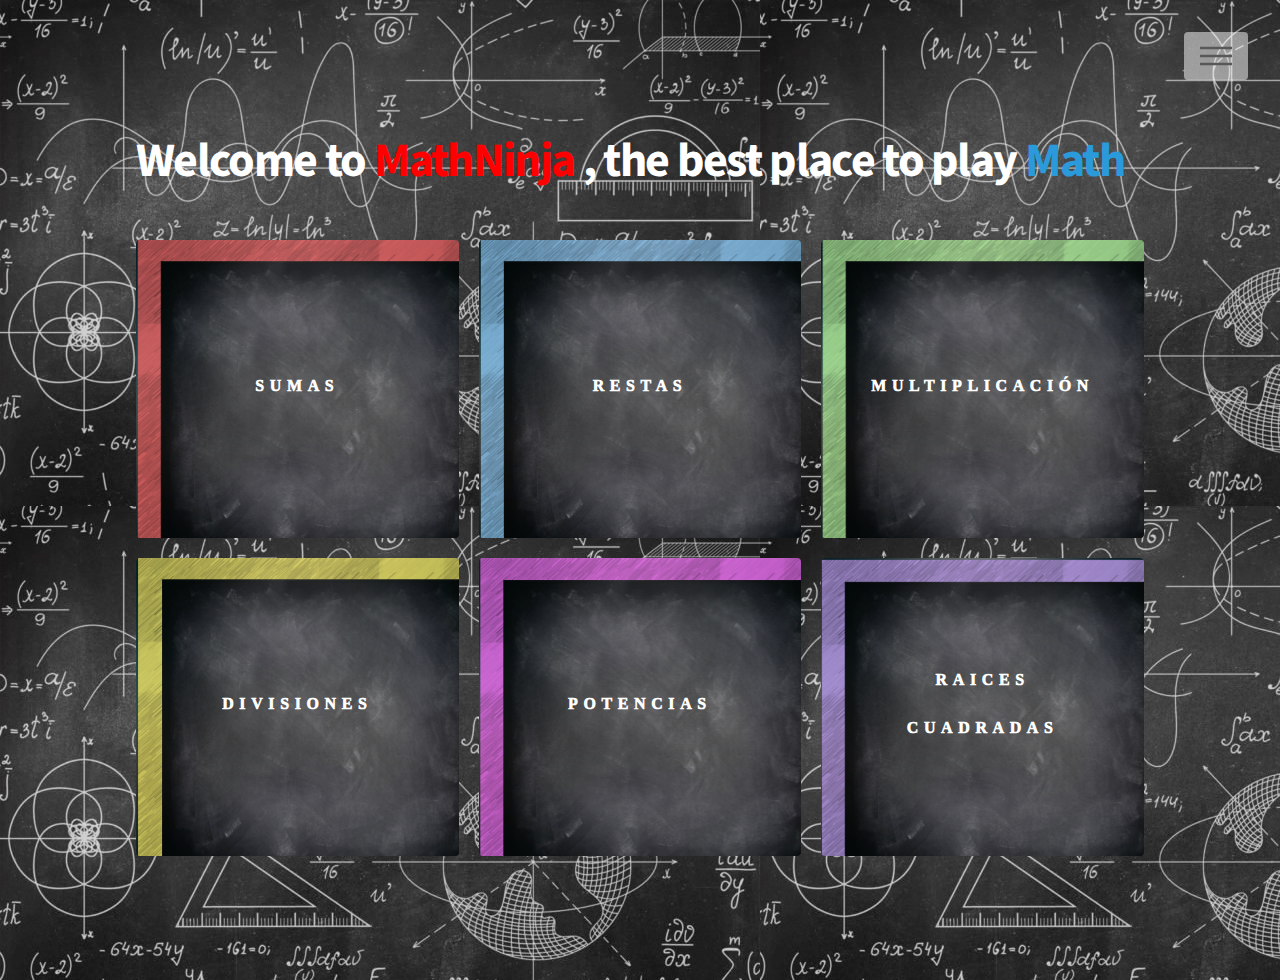
==== index.html @ 25c3349e "cambio de fuente" ====
<!DOCTYPE HTML>
<!--
	Phantom by HTML5 UP
	html5up.net | @ajlkn
	Free for personal and commercial use under the CCA 3.0 license (html5up.net/license)
-->
<html>
	<head>
		<title>MathNinjas</title>
		<meta charset="utf-8" />
		<meta name="viewport" content="width=device-width, initial-scale=1, user-scalable=no" />
		<link rel="stylesheet" href="assets/css/main.css" />
		<noscript><link rel="stylesheet" href="assets/css/noscript.css" /></noscript>
	</head>
	<body class="is-preload">
		<!-- Wrapper -->
			<div id="wrapper">

				<!-- Header -->
					<header id="header">
						<div class="inner">

							<!-- Logo -->
							

							<!-- Nav -->
								<nav>
									<ul>
										<li><a href="#menu">Menu</a></li>
									</ul>
								</nav>

						</div>
					</header>

				<!-- Menu -->
					<nav id="menu">
						<h2>Menu</h2>
						<ul>
							<li><a href="index.html">Home</a></li>
							<li><a href="generic.html">Ipsum veroeros</a></li>
							<li><a href="generic.html">Tempus etiam</a></li>
							<li><a href="generic.html">Consequat dolor</a></li>
							<li><a href="elements.html">Elements</a></li>
						</ul>
					</nav>

				<!-- Main -->
					<div id="main">
						<div class="inner">
							<header>
								<h1>
									<div id="pa1">Welcome to </div> 
									<div id="pa2">MathNinja</div>
									<div id="pa3">, the best place to play</div>  
									<div id="pa4">Math</div>
								</h1>
								<p></p>
							</header>
							<section class="tiles">
								<article class="style1">
									<span class="image">
										<img src="images/pic03.jpg" alt="" />
									</span>
									<a href="generic.html">
										<h2>Sumas</h2>
										<div class="content">
											<p>Operación aritmética que consiste en reunir varias cantidades en una sola; se representa con el signo +.</p>
										</div>
									</a>
								</article>
								<article class="style2">
									<span class="image">
										<img src="images/pic03.jpg" alt="" />
									</span>
									<a href="generic.html">
										<h2>Restas</h2>
										<div class="content">
											<p>Operación aritmética que consiste en quitar una cantidad (el sustraendo) de otra (el minuendo) para averiguar la diferencia entre las dos; se representa con el signo -.</p>
										</div>
									</a>
								</article>
								<article class="style3">
									<span class="image">
										<img src="images/pic03.jpg" alt="" />
									</span>
									<a href="generic.html">
										<h2>Multiplicación</h2>
										<div class="content">
											<p>Operación aritmética que consiste en calcular el resultado (producto) de sumar un mismo número (multiplicando) tantas veces como indica otro número (multiplicador); se representa con los signos · o ×.</p>
										</div>
									</a>
								</article>
								<article class="style4">
									<span class="image">
										<img src="images/pic03.jpg" alt="" />
									</span>
									<a href="generic.html">
										<h2>Divisiones</h2>
										<div class="content">
											<p>La división, consiste en averiguar cuántas veces el divisor está contenido en el dividendo.
												</p>
										</div>
									</a>
								</article>
								<article class="style5">
									<span class="image">
										<img src="images/pic03.jpg" alt="" />
									</span>
									<a href="generic.html">
										<h2>Potencias</h2>
										<div class="content">
											<p>Las potencias están formadas por la base y por el exponente. La base es el número que se está multiplicando varias veces y el exponente es el número de veces que se multiplica la base.</p>
										</div>
									</a>
								</article>
								<article class="style6">
									<span class="image">
										<img src="images/pic03.jpg" alt="" />
									</span>
									<a href="generic.html">
										<h2>Raices <br><br> cuadradas</h2>
										<div class="content">
											<p>La raíz cuadrada de un número es aquel número que al ser multiplicado por sí mismo da como resultado el valor.</p>
										</div>
									</a>
								</article>
							>
							
							</section>
						</div>
					</div>

			</div>

		<!-- Scripts -->
			<script src="assets/js/jquery.min.js"></script>
			<script src="assets/js/browser.min.js"></script>
			<script src="assets/js/breakpoints.min.js"></script>
			<script src="assets/js/util.js"></script>
			<script src="assets/js/main.js"></script>

	</body>
</html>
---- assets/css/main.css ----
@import url(font-awesome.min.css);
@import url("https://fonts.googleapis.com/css?family=Source+Sans+Pro:300,700,900");

@font-face {
	font-family: "Urban";
	src: url("urban_sketch/Urban.ttf");
  }
/*
	Phantom by HTML5 UP
	html5up.net | @ajlkn
	Free for personal and commercial use under the CCA 3.0 license (html5up.net/license)
*/

html, body, div, span, applet, object,
iframe, h1, h2, h3, h4, h5, h6, p, blockquote,
pre, a, abbr, acronym, address, big, cite,
code, del, dfn, em, img, ins, kbd, q, s, samp,
small, strike, strong, sub, sup, tt, var, b,
u, i, center, dl, dt, dd, ol, ul, li, fieldset,
form, label, legend, table, caption, tbody,
tfoot, thead, tr, th, td, article, aside,
canvas, details, embed, figure, figcaption,
footer, header, hgroup, menu, nav, output, ruby,
section, summary, time, mark, audio, video {
	margin: 0;
	padding: 0;
	border: 0;
	font-size: 100%;
	font: inherit;
	vertical-align: baseline;}

article, aside, details, figcaption, figure,
footer, header, hgroup, menu, nav, section {
	display: block;}

body {
	line-height: 1;
}

ol, ul {
	list-style: none;
}

blockquote, q {
	quotes: none;
}

	blockquote:before, blockquote:after, q:before, q:after {
		content: '';
		content: none;
	}

table {
	border-collapse: collapse;
	border-spacing: 0;
}

body {
	-webkit-text-size-adjust: none;
}

mark {
	background-color: transparent;
	color: inherit;
}

input::-moz-focus-inner {
	border: 0;
	padding: 0;
}

input, select, textarea {
	-moz-appearance: none;
	-webkit-appearance: none;
	-ms-appearance: none;
	appearance: none;
}

/* Basic */

	@-ms-viewport {
		width: device-width;
	}

	body {
		-ms-overflow-style: scrollbar;
	}

	@media screen and (max-width: 480px) {

		html, body {
			min-width: 320px;
		}

	}

	html {
		box-sizing: border-box;
	}

	*, *:before, *:after {
		box-sizing: inherit;
	}

	body {
		background-image: url("fondo7.jpg");
	}

		body.is-preload *, body.is-preload *:before, body.is-preload *:after {
			-moz-animation: none !important;
			-webkit-animation: none !important;
			-ms-animation: none !important;
			animation: none !important;
			-moz-transition: none !important;
			-webkit-transition: none !important;
			-ms-transition: none !important;
			transition: none !important;
		}

/* Type */

	body, input, select, textarea {
		color: #585858;
		font-family: "Source Sans Pro", Helvetica, sans-serif;
		font-size: 16pt;
		font-weight: 300;
		line-height: 1.75;
	}

		@media screen and (max-width: 1680px) {

			body, input, select, textarea {
				font-size: 14pt;
			}

		}

		@media screen and (max-width: 1280px) {

			body, input, select, textarea {
				font-size: 12pt;
			}

		}

	a {
		-moz-transition: border-bottom-color 0.2s ease, color 0.2s ease;
		-webkit-transition: border-bottom-color 0.2s ease, color 0.2s ease;
		-ms-transition: border-bottom-color 0.2s ease, color 0.2s ease;
		transition: border-bottom-color 0.2s ease, color 0.2s ease;
		text-decoration: none;
		color: #585858;
		border-bottom: dotted 1px rgba(88, 88, 88, 0.5);
	}

		a:hover {
			border-bottom-color: transparent;
			color: #f2849e !important;
		}

	strong, b {
		font-weight: 900;
	}

	em, i {
		font-style: italic;
	}

	p {
		margin: 0 0 2em 0;
	}

	h1 {
		font-size: 3em;
		font-weight: 700;
		line-height: 1.3;
		margin: 0 0 1em 0;
		letter-spacing: -0.035em;
	}

		h1 {
			color: white;
		}


	#pa2 {
		color: red
	}
	#pa4 {
		color: rgb(42, 154, 219)
	}
	#pa1, #pa2, #pa3, #pa4 {
		display: inline;
	}

		@media screen and (max-width: 736px) {

			h1 {
				font-size: 2em;
				margin: 0 0 1em 0;
			}

		}
		
		@media screen and (max-width: 360px) {

			h1 {
				font-size: 1.75em;
			}

		}

	h2, h3, h4, h5, h6 {
		font-weight: 1000;
		line-height: 1.5;
		margin: 0 0 2em 0;
		text-transform: uppercase;
		letter-spacing: 0.35em;
		font-family: "Chalkduster";
	}

		h2 a, h3 a, h4 a, h5 a, h6 a {
			color: inherit;
		}

	h2 {
		font-size: 1.0em;
	}

	h3 {
		font-size: 1em;
	}

	h4 {
		font-size: 0.8em;
	}

	h5 {
		font-size: 0.8em;
	}

	h6 {
		font-size: 0.8em;
	}

	@media screen and (max-width: 980px) {

		h1 br, h2 br, h3 br, h4 br, h5 br, h6 br {
			display: none;
		}

	}

	@media screen and (max-width: 736px) {

		h2 {
			font-size: .9em;
		}

		h3 {
			font-size: 0.8em;
		}

	}

	sub {
		font-size: 0.8em;
		position: relative;
		top: 0.5em;
	}

	sup {
		font-size: 0.8em;
		position: relative;
		top: -0.5em;
	}

	blockquote {
		border-left: solid 4px #c9c9c9;
		font-style: italic;
		margin: 0 0 2em 0;
		padding: 0.5em 0 0.5em 2em;
	}

	code {
		background: rgba(144, 144, 144, 0.075);
		border-radius: 4px;
		border: solid 1px #c9c9c9;
		font-family: "Courier New", monospace;
		font-size: 0.9em;
		margin: 0 0.25em;
		padding: 0.25em 0.65em;
	}

	pre {
		-webkit-overflow-scrolling: touch;
		font-family: "Courier New", monospace;
		font-size: 0.9em;
		margin: 0 0 2em 0;
	}

		pre code {
			display: block;
			line-height: 1.75;
			padding: 1em 1.5em;
			overflow-x: auto;
		}

	hr {
		border: 0;
		border-bottom: solid 1px #c9c9c9;
		margin: 2em 0;
	}

		hr.major {
			margin: 3em 0;
		}

	.align-left {
		text-align: left;
	}

	.align-center {
		text-align: center;
	}

	.align-right {
		text-align: right;
	}

/* Row */

	.row {
		display: flex;
		flex-wrap: wrap;
		box-sizing: border-box;
		align-items: stretch;
	}

		.row > * {
			box-sizing: border-box;
		}

		.row.gtr-uniform > * > :last-child {
			margin-bottom: 0;
		}

		.row.aln-left {
			justify-content: flex-start;
		}

		.row.aln-center {
			justify-content: center;
		}

		.row.aln-right {
			justify-content: flex-end;
		}

		.row.aln-top {
			align-items: flex-start;
		}

		.row.aln-middle {
			align-items: center;
		}

		.row.aln-bottom {
			align-items: flex-end;
		}

		.row > .imp {
			order: -1;
		}

		.row > .col-1 {
			width: 8.3333333333%;
		}

		.row > .off-1 {
			margin-left: 8.3333333333%;
		}

		.row > .col-2 {
			width: 16.6666666667%;
		}

		.row > .off-2 {
			margin-left: 16.6666666667%;
		}

		.row > .col-3 {
			width: 25%;
		}

		.row > .off-3 {
			margin-left: 25%;
		}

		.row > .col-4 {
			width: 33.3333333333%;
		}

		.row > .off-4 {
			margin-left: 33.3333333333%;
		}

		.row > .col-5 {
			width: 41.6666666667%;
		}

		.row > .off-5 {
			margin-left: 41.6666666667%;
		}

		.row > .col-6 {
			width: 50%;
		}

		.row > .off-6 {
			margin-left: 50%;
		}

		.row > .col-7 {
			width: 58.3333333333%;
		}

		.row > .off-7 {
			margin-left: 58.3333333333%;
		}

		.row > .col-8 {
			width: 66.6666666667%;
		}

		.row > .off-8 {
			margin-left: 66.6666666667%;
		}

		.row > .col-9 {
			width: 75%;
		}

		.row > .off-9 {
			margin-left: 75%;
		}

		.row > .col-10 {
			width: 83.3333333333%;
		}

		.row > .off-10 {
			margin-left: 83.3333333333%;
		}

		.row > .col-11 {
			width: 91.6666666667%;
		}

		.row > .off-11 {
			margin-left: 91.6666666667%;
		}

		.row > .col-12 {
			width: 100%;
		}

		.row > .off-12 {
			margin-left: 100%;
		}

		.row.gtr-0 {
			margin-top: 0;
			margin-left: 0em;
		}

			.row.gtr-0 > * {
				padding: 0 0 0 0em;
			}

			.row.gtr-0.gtr-uniform {
				margin-top: 0em;
			}

				.row.gtr-0.gtr-uniform > * {
					padding-top: 0em;
				}

		.row.gtr-25 {
			margin-top: 0;
			margin-left: -0.5em;
		}

			.row.gtr-25 > * {
				padding: 0 0 0 0.5em;
			}

			.row.gtr-25.gtr-uniform {
				margin-top: -0.5em;
			}

				.row.gtr-25.gtr-uniform > * {
					padding-top: 0.5em;
				}

		.row.gtr-50 {
			margin-top: 0;
			margin-left: -1em;
		}

			.row.gtr-50 > * {
				padding: 0 0 0 1em;
			}

			.row.gtr-50.gtr-uniform {
				margin-top: -1em;
			}

				.row.gtr-50.gtr-uniform > * {
					padding-top: 1em;
				}

		.row {
			margin-top: 0;
			margin-left: -2em;
		}

			.row > * {
				padding: 0 0 0 2em;
			}

			.row.gtr-uniform {
				margin-top: -2em;
			}

				.row.gtr-uniform > * {
					padding-top: 2em;
				}

		.row.gtr-150 {
			margin-top: 0;
			margin-left: -3em;
		}

			.row.gtr-150 > * {
				padding: 0 0 0 3em;
			}

			.row.gtr-150.gtr-uniform {
				margin-top: -3em;
			}

				.row.gtr-150.gtr-uniform > * {
					padding-top: 3em;
				}

		.row.gtr-200 {
			margin-top: 0;
			margin-left: -4em;
		}

			.row.gtr-200 > * {
				padding: 0 0 0 4em;
			}

			.row.gtr-200.gtr-uniform {
				margin-top: -4em;
			}

				.row.gtr-200.gtr-uniform > * {
					padding-top: 4em;
				}

		@media screen and (max-width: 1680px) {

			.row {
				display: flex;
				flex-wrap: wrap;
				box-sizing: border-box;
				align-items: stretch;
			}

				.row > * {
					box-sizing: border-box;
				}

				.row.gtr-uniform > * > :last-child {
					margin-bottom: 0;
				}

				.row.aln-left {
					justify-content: flex-start;
				}

				.row.aln-center {
					justify-content: center;
				}

				.row.aln-right {
					justify-content: flex-end;
				}

				.row.aln-top {
					align-items: flex-start;
				}

				.row.aln-middle {
					align-items: center;
				}

				.row.aln-bottom {
					align-items: flex-end;
				}

				.row > .imp-xlarge {
					order: -1;
				}

				.row > .col-1-xlarge {
					width: 8.3333333333%;
				}

				.row > .off-1-xlarge {
					margin-left: 8.3333333333%;
				}

				.row > .col-2-xlarge {
					width: 16.6666666667%;
				}

				.row > .off-2-xlarge {
					margin-left: 16.6666666667%;
				}

				.row > .col-3-xlarge {
					width: 25%;
				}

				.row > .off-3-xlarge {
					margin-left: 25%;
				}

				.row > .col-4-xlarge {
					width: 33.3333333333%;
				}

				.row > .off-4-xlarge {
					margin-left: 33.3333333333%;
				}

				.row > .col-5-xlarge {
					width: 41.6666666667%;
				}

				.row > .off-5-xlarge {
					margin-left: 41.6666666667%;
				}

				.row > .col-6-xlarge {
					width: 50%;
				}

				.row > .off-6-xlarge {
					margin-left: 50%;
				}

				.row > .col-7-xlarge {
					width: 58.3333333333%;
				}

				.row > .off-7-xlarge {
					margin-left: 58.3333333333%;
				}

				.row > .col-8-xlarge {
					width: 66.6666666667%;
				}

				.row > .off-8-xlarge {
					margin-left: 66.6666666667%;
				}

				.row > .col-9-xlarge {
					width: 75%;
				}

				.row > .off-9-xlarge {
					margin-left: 75%;
				}

				.row > .col-10-xlarge {
					width: 83.3333333333%;
				}

				.row > .off-10-xlarge {
					margin-left: 83.3333333333%;
				}

				.row > .col-11-xlarge {
					width: 91.6666666667%;
				}

				.row > .off-11-xlarge {
					margin-left: 91.6666666667%;
				}

				.row > .col-12-xlarge {
					width: 100%;
				}

				.row > .off-12-xlarge {
					margin-left: 100%;
				}

				.row.gtr-0 {
					margin-top: 0;
					margin-left: 0em;
				}

					.row.gtr-0 > * {
						padding: 0 0 0 0em;
					}

					.row.gtr-0.gtr-uniform {
						margin-top: 0em;
					}

						.row.gtr-0.gtr-uniform > * {
							padding-top: 0em;
						}

				.row.gtr-25 {
					margin-top: 0;
					margin-left: -0.5em;
				}

					.row.gtr-25 > * {
						padding: 0 0 0 0.5em;
					}

					.row.gtr-25.gtr-uniform {
						margin-top: -0.5em;
					}

						.row.gtr-25.gtr-uniform > * {
							padding-top: 0.5em;
						}

				.row.gtr-50 {
					margin-top: 0;
					margin-left: -1em;
				}

					.row.gtr-50 > * {
						padding: 0 0 0 1em;
					}

					.row.gtr-50.gtr-uniform {
						margin-top: -1em;
					}

						.row.gtr-50.gtr-uniform > * {
							padding-top: 1em;
						}

				.row {
					margin-top: 0;
					margin-left: -2em;
				}

					.row > * {
						padding: 0 0 0 2em;
					}

					.row.gtr-uniform {
						margin-top: -2em;
					}

						.row.gtr-uniform > * {
							padding-top: 2em;
						}

				.row.gtr-150 {
					margin-top: 0;
					margin-left: -3em;
				}

					.row.gtr-150 > * {
						padding: 0 0 0 3em;
					}

					.row.gtr-150.gtr-uniform {
						margin-top: -3em;
					}

						.row.gtr-150.gtr-uniform > * {
							padding-top: 3em;
						}

				.row.gtr-200 {
					margin-top: 0;
					margin-left: -4em;
				}

					.row.gtr-200 > * {
						padding: 0 0 0 4em;
					}

					.row.gtr-200.gtr-uniform {
						margin-top: -4em;
					}

						.row.gtr-200.gtr-uniform > * {
							padding-top: 4em;
						}

		}

		@media screen and (max-width: 1280px) {

			.row {
				display: flex;
				flex-wrap: wrap;
				box-sizing: border-box;
				align-items: stretch;
			}

				.row > * {
					box-sizing: border-box;
				}

				.row.gtr-uniform > * > :last-child {
					margin-bottom: 0;
				}

				.row.aln-left {
					justify-content: flex-start;
				}

				.row.aln-center {
					justify-content: center;
				}

				.row.aln-right {
					justify-content: flex-end;
				}

				.row.aln-top {
					align-items: flex-start;
				}

				.row.aln-middle {
					align-items: center;
				}

				.row.aln-bottom {
					align-items: flex-end;
				}

				.row > .imp-large {
					order: -1;
				}

				.row > .col-1-large {
					width: 8.3333333333%;
				}

				.row > .off-1-large {
					margin-left: 8.3333333333%;
				}

				.row > .col-2-large {
					width: 16.6666666667%;
				}

				.row > .off-2-large {
					margin-left: 16.6666666667%;
				}

				.row > .col-3-large {
					width: 25%;
				}

				.row > .off-3-large {
					margin-left: 25%;
				}

				.row > .col-4-large {
					width: 33.3333333333%;
				}

				.row > .off-4-large {
					margin-left: 33.3333333333%;
				}

				.row > .col-5-large {
					width: 41.6666666667%;
				}

				.row > .off-5-large {
					margin-left: 41.6666666667%;
				}

				.row > .col-6-large {
					width: 50%;
				}

				.row > .off-6-large {
					margin-left: 50%;
				}

				.row > .col-7-large {
					width: 58.3333333333%;
				}

				.row > .off-7-large {
					margin-left: 58.3333333333%;
				}

				.row > .col-8-large {
					width: 66.6666666667%;
				}

				.row > .off-8-large {
					margin-left: 66.6666666667%;
				}

				.row > .col-9-large {
					width: 75%;
				}

				.row > .off-9-large {
					margin-left: 75%;
				}

				.row > .col-10-large {
					width: 83.3333333333%;
				}

				.row > .off-10-large {
					margin-left: 83.3333333333%;
				}

				.row > .col-11-large {
					width: 91.6666666667%;
				}

				.row > .off-11-large {
					margin-left: 91.6666666667%;
				}

				.row > .col-12-large {
					width: 100%;
				}

				.row > .off-12-large {
					margin-left: 100%;
				}

				.row.gtr-0 {
					margin-top: 0;
					margin-left: 0em;
				}

					.row.gtr-0 > * {
						padding: 0 0 0 0em;
					}

					.row.gtr-0.gtr-uniform {
						margin-top: 0em;
					}

						.row.gtr-0.gtr-uniform > * {
							padding-top: 0em;
						}

				.row.gtr-25 {
					margin-top: 0;
					margin-left: -0.5em;
				}

					.row.gtr-25 > * {
						padding: 0 0 0 0.5em;
					}

					.row.gtr-25.gtr-uniform {
						margin-top: -0.5em;
					}

						.row.gtr-25.gtr-uniform > * {
							padding-top: 0.5em;
						}

				.row.gtr-50 {
					margin-top: 0;
					margin-left: -1em;
				}

					.row.gtr-50 > * {
						padding: 0 0 0 1em;
					}

					.row.gtr-50.gtr-uniform {
						margin-top: -1em;
					}

						.row.gtr-50.gtr-uniform > * {
							padding-top: 1em;
						}

				.row {
					margin-top: 0;
					margin-left: -2em;
				}

					.row > * {
						padding: 0 0 0 2em;
					}

					.row.gtr-uniform {
						margin-top: -2em;
					}

						.row.gtr-uniform > * {
							padding-top: 2em;
						}

				.row.gtr-150 {
					margin-top: 0;
					margin-left: -3em;
				}

					.row.gtr-150 > * {
						padding: 0 0 0 3em;
					}

					.row.gtr-150.gtr-uniform {
						margin-top: -3em;
					}

						.row.gtr-150.gtr-uniform > * {
							padding-top: 3em;
						}

				.row.gtr-200 {
					margin-top: 0;
					margin-left: -4em;
				}

					.row.gtr-200 > * {
						padding: 0 0 0 4em;
					}

					.row.gtr-200.gtr-uniform {
						margin-top: -4em;
					}

						.row.gtr-200.gtr-uniform > * {
							padding-top: 4em;
						}

		}

		@media screen and (max-width: 980px) {

			.row {
				display: flex;
				flex-wrap: wrap;
				box-sizing: border-box;
				align-items: stretch;
			}

				.row > * {
					box-sizing: border-box;
				}

				.row.gtr-uniform > * > :last-child {
					margin-bottom: 0;
				}

				.row.aln-left {
					justify-content: flex-start;
				}

				.row.aln-center {
					justify-content: center;
				}

				.row.aln-right {
					justify-content: flex-end;
				}

				.row.aln-top {
					align-items: flex-start;
				}

				.row.aln-middle {
					align-items: center;
				}

				.row.aln-bottom {
					align-items: flex-end;
				}

				.row > .imp-medium {
					order: -1;
				}

				.row > .col-1-medium {
					width: 8.3333333333%;
				}

				.row > .off-1-medium {
					margin-left: 8.3333333333%;
				}

				.row > .col-2-medium {
					width: 16.6666666667%;
				}

				.row > .off-2-medium {
					margin-left: 16.6666666667%;
				}

				.row > .col-3-medium {
					width: 25%;
				}

				.row > .off-3-medium {
					margin-left: 25%;
				}

				.row > .col-4-medium {
					width: 33.3333333333%;
				}

				.row > .off-4-medium {
					margin-left: 33.3333333333%;
				}

				.row > .col-5-medium {
					width: 41.6666666667%;
				}

				.row > .off-5-medium {
					margin-left: 41.6666666667%;
				}

				.row > .col-6-medium {
					width: 50%;
				}

				.row > .off-6-medium {
					margin-left: 50%;
				}

				.row > .col-7-medium {
					width: 58.3333333333%;
				}

				.row > .off-7-medium {
					margin-left: 58.3333333333%;
				}

				.row > .col-8-medium {
					width: 66.6666666667%;
				}

				.row > .off-8-medium {
					margin-left: 66.6666666667%;
				}

				.row > .col-9-medium {
					width: 75%;
				}

				.row > .off-9-medium {
					margin-left: 75%;
				}

				.row > .col-10-medium {
					width: 83.3333333333%;
				}

				.row > .off-10-medium {
					margin-left: 83.3333333333%;
				}

				.row > .col-11-medium {
					width: 91.6666666667%;
				}

				.row > .off-11-medium {
					margin-left: 91.6666666667%;
				}

				.row > .col-12-medium {
					width: 100%;
				}

				.row > .off-12-medium {
					margin-left: 100%;
				}

				.row.gtr-0 {
					margin-top: 0;
					margin-left: 0em;
				}

					.row.gtr-0 > * {
						padding: 0 0 0 0em;
					}

					.row.gtr-0.gtr-uniform {
						margin-top: 0em;
					}

						.row.gtr-0.gtr-uniform > * {
							padding-top: 0em;
						}

				.row.gtr-25 {
					margin-top: 0;
					margin-left: -0.375em;
				}

					.row.gtr-25 > * {
						padding: 0 0 0 0.375em;
					}

					.row.gtr-25.gtr-uniform {
						margin-top: -0.375em;
					}

						.row.gtr-25.gtr-uniform > * {
							padding-top: 0.375em;
						}

				.row.gtr-50 {
					margin-top: 0;
					margin-left: -0.75em;
				}

					.row.gtr-50 > * {
						padding: 0 0 0 0.75em;
					}

					.row.gtr-50.gtr-uniform {
						margin-top: -0.75em;
					}

						.row.gtr-50.gtr-uniform > * {
							padding-top: 0.75em;
						}

				.row {
					margin-top: 0;
					margin-left: -1.5em;
				}

					.row > * {
						padding: 0 0 0 1.5em;
					}

					.row.gtr-uniform {
						margin-top: -1.5em;
					}

						.row.gtr-uniform > * {
							padding-top: 1.5em;
						}

				.row.gtr-150 {
					margin-top: 0;
					margin-left: -2.25em;
				}

					.row.gtr-150 > * {
						padding: 0 0 0 2.25em;
					}

					.row.gtr-150.gtr-uniform {
						margin-top: -2.25em;
					}

						.row.gtr-150.gtr-uniform > * {
							padding-top: 2.25em;
						}

				.row.gtr-200 {
					margin-top: 0;
					margin-left: -3em;
				}

					.row.gtr-200 > * {
						padding: 0 0 0 3em;
					}

					.row.gtr-200.gtr-uniform {
						margin-top: -3em;
					}

						.row.gtr-200.gtr-uniform > * {
							padding-top: 3em;
						}

		}

		@media screen and (max-width: 736px) {

			.row {
				display: flex;
				flex-wrap: wrap;
				box-sizing: border-box;
				align-items: stretch;
			}

				.row > * {
					box-sizing: border-box;
				}

				.row.gtr-uniform > * > :last-child {
					margin-bottom: 0;
				}

				.row.aln-left {
					justify-content: flex-start;
				}

				.row.aln-center {
					justify-content: center;
				}

				.row.aln-right {
					justify-content: flex-end;
				}

				.row.aln-top {
					align-items: flex-start;
				}

				.row.aln-middle {
					align-items: center;
				}

				.row.aln-bottom {
					align-items: flex-end;
				}

				.row > .imp-small {
					order: -1;
				}

				.row > .col-1-small {
					width: 8.3333333333%;
				}

				.row > .off-1-small {
					margin-left: 8.3333333333%;
				}

				.row > .col-2-small {
					width: 16.6666666667%;
				}

				.row > .off-2-small {
					margin-left: 16.6666666667%;
				}

				.row > .col-3-small {
					width: 25%;
				}

				.row > .off-3-small {
					margin-left: 25%;
				}

				.row > .col-4-small {
					width: 33.3333333333%;
				}

				.row > .off-4-small {
					margin-left: 33.3333333333%;
				}

				.row > .col-5-small {
					width: 41.6666666667%;
				}

				.row > .off-5-small {
					margin-left: 41.6666666667%;
				}

				.row > .col-6-small {
					width: 50%;
				}

				.row > .off-6-small {
					margin-left: 50%;
				}

				.row > .col-7-small {
					width: 58.3333333333%;
				}

				.row > .off-7-small {
					margin-left: 58.3333333333%;
				}

				.row > .col-8-small {
					width: 66.6666666667%;
				}

				.row > .off-8-small {
					margin-left: 66.6666666667%;
				}

				.row > .col-9-small {
					width: 75%;
				}

				.row > .off-9-small {
					margin-left: 75%;
				}

				.row > .col-10-small {
					width: 83.3333333333%;
				}

				.row > .off-10-small {
					margin-left: 83.3333333333%;
				}

				.row > .col-11-small {
					width: 91.6666666667%;
				}

				.row > .off-11-small {
					margin-left: 91.6666666667%;
				}

				.row > .col-12-small {
					width: 100%;
				}

				.row > .off-12-small {
					margin-left: 100%;
				}

				.row.gtr-0 {
					margin-top: 0;
					margin-left: 0em;
				}

					.row.gtr-0 > * {
						padding: 0 0 0 0em;
					}

					.row.gtr-0.gtr-uniform {
						margin-top: 0em;
					}

						.row.gtr-0.gtr-uniform > * {
							padding-top: 0em;
						}

				.row.gtr-25 {
					margin-top: 0;
					margin-left: -0.25em;
				}

					.row.gtr-25 > * {
						padding: 0 0 0 0.25em;
					}

					.row.gtr-25.gtr-uniform {
						margin-top: -0.25em;
					}

						.row.gtr-25.gtr-uniform > * {
							padding-top: 0.25em;
						}

				.row.gtr-50 {
					margin-top: 0;
					margin-left: -0.5em;
				}

					.row.gtr-50 > * {
						padding: 0 0 0 0.5em;
					}

					.row.gtr-50.gtr-uniform {
						margin-top: -0.5em;
					}

						.row.gtr-50.gtr-uniform > * {
							padding-top: 0.5em;
						}

				.row {
					margin-top: 0;
					margin-left: -1em;
				}

					.row > * {
						padding: 0 0 0 1em;
					}

					.row.gtr-uniform {
						margin-top: -1em;
					}

						.row.gtr-uniform > * {
							padding-top: 1em;
						}

				.row.gtr-150 {
					margin-top: 0;
					margin-left: -1.5em;
				}

					.row.gtr-150 > * {
						padding: 0 0 0 1.5em;
					}

					.row.gtr-150.gtr-uniform {
						margin-top: -1.5em;
					}

						.row.gtr-150.gtr-uniform > * {
							padding-top: 1.5em;
						}

				.row.gtr-200 {
					margin-top: 0;
					margin-left: -2em;
				}

					.row.gtr-200 > * {
						padding: 0 0 0 2em;
					}

					.row.gtr-200.gtr-uniform {
						margin-top: -2em;
					}

						.row.gtr-200.gtr-uniform > * {
							padding-top: 2em;
						}

		}

		@media screen and (max-width: 480px) {

			.row {
				display: flex;
				flex-wrap: wrap;
				box-sizing: border-box;
				align-items: stretch;
			}

				.row > * {
					box-sizing: border-box;
				}

				.row.gtr-uniform > * > :last-child {
					margin-bottom: 0;
				}

				.row.aln-left {
					justify-content: flex-start;
				}

				.row.aln-center {
					justify-content: center;
				}

				.row.aln-right {
					justify-content: flex-end;
				}

				.row.aln-top {
					align-items: flex-start;
				}

				.row.aln-middle {
					align-items: center;
				}

				.row.aln-bottom {
					align-items: flex-end;
				}

				.row > .imp-xsmall {
					order: -1;
				}

				.row > .col-1-xsmall {
					width: 8.3333333333%;
				}

				.row > .off-1-xsmall {
					margin-left: 8.3333333333%;
				}

				.row > .col-2-xsmall {
					width: 16.6666666667%;
				}

				.row > .off-2-xsmall {
					margin-left: 16.6666666667%;
				}

				.row > .col-3-xsmall {
					width: 25%;
				}

				.row > .off-3-xsmall {
					margin-left: 25%;
				}

				.row > .col-4-xsmall {
					width: 33.3333333333%;
				}

				.row > .off-4-xsmall {
					margin-left: 33.3333333333%;
				}

				.row > .col-5-xsmall {
					width: 41.6666666667%;
				}

				.row > .off-5-xsmall {
					margin-left: 41.6666666667%;
				}

				.row > .col-6-xsmall {
					width: 50%;
				}

				.row > .off-6-xsmall {
					margin-left: 50%;
				}

				.row > .col-7-xsmall {
					width: 58.3333333333%;
				}

				.row > .off-7-xsmall {
					margin-left: 58.3333333333%;
				}

				.row > .col-8-xsmall {
					width: 66.6666666667%;
				}

				.row > .off-8-xsmall {
					margin-left: 66.6666666667%;
				}

				.row > .col-9-xsmall {
					width: 75%;
				}

				.row > .off-9-xsmall {
					margin-left: 75%;
				}

				.row > .col-10-xsmall {
					width: 83.3333333333%;
				}

				.row > .off-10-xsmall {
					margin-left: 83.3333333333%;
				}

				.row > .col-11-xsmall {
					width: 91.6666666667%;
				}

				.row > .off-11-xsmall {
					margin-left: 91.6666666667%;
				}

				.row > .col-12-xsmall {
					width: 100%;
				}

				.row > .off-12-xsmall {
					margin-left: 100%;
				}

				.row.gtr-0 {
					margin-top: 0;
					margin-left: 0em;
				}

					.row.gtr-0 > * {
						padding: 0 0 0 0em;
					}

					.row.gtr-0.gtr-uniform {
						margin-top: 0em;
					}

						.row.gtr-0.gtr-uniform > * {
							padding-top: 0em;
						}

				.row.gtr-25 {
					margin-top: 0;
					margin-left: -0.25em;
				}

					.row.gtr-25 > * {
						padding: 0 0 0 0.25em;
					}

					.row.gtr-25.gtr-uniform {
						margin-top: -0.25em;
					}

						.row.gtr-25.gtr-uniform > * {
							padding-top: 0.25em;
						}

				.row.gtr-50 {
					margin-top: 0;
					margin-left: -0.5em;
				}

					.row.gtr-50 > * {
						padding: 0 0 0 0.5em;
					}

					.row.gtr-50.gtr-uniform {
						margin-top: -0.5em;
					}

						.row.gtr-50.gtr-uniform > * {
							padding-top: 0.5em;
						}

				.row {
					margin-top: 0;
					margin-left: -1em;
				}

					.row > * {
						padding: 0 0 0 1em;
					}

					.row.gtr-uniform {
						margin-top: -1em;
					}

						.row.gtr-uniform > * {
							padding-top: 1em;
						}

				.row.gtr-150 {
					margin-top: 0;
					margin-left: -1.5em;
				}

					.row.gtr-150 > * {
						padding: 0 0 0 1.5em;
					}

					.row.gtr-150.gtr-uniform {
						margin-top: -1.5em;
					}

						.row.gtr-150.gtr-uniform > * {
							padding-top: 1.5em;
						}

				.row.gtr-200 {
					margin-top: 0;
					margin-left: -2em;
				}

					.row.gtr-200 > * {
						padding: 0 0 0 2em;
					}

					.row.gtr-200.gtr-uniform {
						margin-top: -2em;
					}

						.row.gtr-200.gtr-uniform > * {
							padding-top: 2em;
						}

		}

/* Section/Article */

	section.special, article.special {
		text-align: center;
	}

	header p {
		margin-top: -1em;
	}

	@media screen and (max-width: 736px) {

		header p {
			margin-top: 0;
		}

	}

/* Icon */

	.icon {
		text-decoration: none;
		border-bottom: none;
		position: relative;
	}

		.icon:before {
			-moz-osx-font-smoothing: grayscale;
			-webkit-font-smoothing: antialiased;
			font-family: FontAwesome;
			font-style: normal;
			font-weight: normal;
			text-transform: none !important;
		}

		.icon > .label {
			display: none;
		}

		.icon.style2 {
			-moz-transition: background-color 0.2s ease-in-out, color 0.2s ease-in-out, border-color 0.2s ease-in-out;
			-webkit-transition: background-color 0.2s ease-in-out, color 0.2s ease-in-out, border-color 0.2s ease-in-out;
			-ms-transition: background-color 0.2s ease-in-out, color 0.2s ease-in-out, border-color 0.2s ease-in-out;
			transition: background-color 0.2s ease-in-out, color 0.2s ease-in-out, border-color 0.2s ease-in-out;
			background-color: transparent;
			border: solid 1px #c9c9c9;
			border-radius: 4px;
			width: 2.65em;
			height: 2.65em;
			display: inline-block;
			text-align: center;
			line-height: 2.65em;
			color: inherit;
		}

			.icon.style2:before {
				font-size: 1.1em;
			}

			.icon.style2:hover {
				color: #f2849e;
				border-color: #f2849e;
			}

			.icon.style2:active {
				background-color: rgba(242, 132, 158, 0.1);
			}

/* List */

	ol {
		list-style: decimal;
		margin: 0 0 2em 0;
		padding-left: 1.25em;
	}

		ol li {
			padding-left: 0.25em;
		}

	ul {
		list-style: disc;
		margin: 0 0 2em 0;
		padding-left: 1em;
	}

		ul li {
			padding-left: 0.5em;
		}

		ul.alt {
			list-style: none;
			padding-left: 0;
		}

			ul.alt li {
				border-top: solid 1px #c9c9c9;
				padding: 0.5em 0;
			}

				ul.alt li:first-child {
					border-top: 0;
					padding-top: 0;
				}

	dl {
		margin: 0 0 2em 0;
	}

		dl dt {
			display: block;
			font-weight: 900;
			margin: 0 0 1em 0;
		}

		dl dd {
			margin-left: 2em;
		}

/* Actions */

	ul.actions {
		display: -moz-flex;
		display: -webkit-flex;
		display: -ms-flex;
		display: flex;
		cursor: default;
		list-style: none;
		margin-left: -1em;
		padding-left: 0;
	}

		ul.actions li {
			padding: 0 0 0 1em;
			vertical-align: middle;
		}

		ul.actions.special {
			-moz-justify-content: center;
			-webkit-justify-content: center;
			-ms-justify-content: center;
			justify-content: center;
			width: 100%;
			margin-left: 0;
		}

			ul.actions.special li:first-child {
				padding-left: 0;
			}

		ul.actions.stacked {
			-moz-flex-direction: column;
			-webkit-flex-direction: column;
			-ms-flex-direction: column;
			flex-direction: column;
			margin-left: 0;
		}

			ul.actions.stacked li {
				padding: 1.3em 0 0 0;
			}

				ul.actions.stacked li:first-child {
					padding-top: 0;
				}

		ul.actions.fit {
			width: calc(100% + 1em);
		}

			ul.actions.fit li {
				-moz-flex-grow: 1;
				-webkit-flex-grow: 1;
				-ms-flex-grow: 1;
				flex-grow: 1;
				-moz-flex-shrink: 1;
				-webkit-flex-shrink: 1;
				-ms-flex-shrink: 1;
				flex-shrink: 1;
				width: 100%;
			}

				ul.actions.fit li > * {
					width: 100%;
				}

			ul.actions.fit.stacked {
				width: 100%;
			}

		@media screen and (max-width: 480px) {

			ul.actions:not(.fixed) {
				-moz-flex-direction: column;
				-webkit-flex-direction: column;
				-ms-flex-direction: column;
				flex-direction: column;
				margin-left: 0;
				width: 100% !important;
			}

				ul.actions:not(.fixed) li {
					-moz-flex-grow: 1;
					-webkit-flex-grow: 1;
					-ms-flex-grow: 1;
					flex-grow: 1;
					-moz-flex-shrink: 1;
					-webkit-flex-shrink: 1;
					-ms-flex-shrink: 1;
					flex-shrink: 1;
					padding: 1em 0 0 0;
					text-align: center;
					width: 100%;
				}

					ul.actions:not(.fixed) li > * {
						width: 100%;
					}

					ul.actions:not(.fixed) li:first-child {
						padding-top: 0;
					}

					ul.actions:not(.fixed) li input[type="submit"],
					ul.actions:not(.fixed) li input[type="reset"],
					ul.actions:not(.fixed) li input[type="button"],
					ul.actions:not(.fixed) li button,
					ul.actions:not(.fixed) li .button {
						width: 100%;
					}

						ul.actions:not(.fixed) li input[type="submit"].icon:before,
						ul.actions:not(.fixed) li input[type="reset"].icon:before,
						ul.actions:not(.fixed) li input[type="button"].icon:before,
						ul.actions:not(.fixed) li button.icon:before,
						ul.actions:not(.fixed) li .button.icon:before {
							margin-left: -0.5rem;
						}

		}

/* Icons */

	ul.icons {
		cursor: default;
		list-style: none;
		padding-left: 0;
		margin: -1em 0 2em -1em;
	}

		ul.icons li {
			display: inline-block;
			padding: 1em 0 0 1em;
		}

/* Form */

	form {
		margin: 0 0 2em 0;
		overflow-x: hidden;
	}

		form > :last-child {
			margin-bottom: 0;
		}

		form > .fields {
			display: -moz-flex;
			display: -webkit-flex;
			display: -ms-flex;
			display: flex;
			-moz-flex-wrap: wrap;
			-webkit-flex-wrap: wrap;
			-ms-flex-wrap: wrap;
			flex-wrap: wrap;
			width: calc(100% + 3em);
			margin: -1.5em 0 2em -1.5em;
		}

			form > .fields > .field {
				-moz-flex-grow: 0;
				-webkit-flex-grow: 0;
				-ms-flex-grow: 0;
				flex-grow: 0;
				-moz-flex-shrink: 0;
				-webkit-flex-shrink: 0;
				-ms-flex-shrink: 0;
				flex-shrink: 0;
				padding: 1.5em 0 0 1.5em;
				width: calc(100% - 1.5em);
			}

				form > .fields > .field.half {
					width: calc(50% - 0.75em);
				}

				form > .fields > .field.third {
					width: calc(100%/3 - 0.5em);
				}

				form > .fields > .field.quarter {
					width: calc(25% - 0.375em);
				}

		@media screen and (max-width: 480px) {

			form > .fields {
				width: calc(100% + 3em);
				margin: -1.5em 0 2em -1.5em;
			}

				form > .fields > .field {
					padding: 1.5em 0 0 1.5em;
					width: calc(100% - 1.5em);
				}

					form > .fields > .field.half {
						width: calc(100% - 1.5em);
					}

					form > .fields > .field.third {
						width: calc(100% - 1.5em);
					}

					form > .fields > .field.quarter {
						width: calc(100% - 1.5em);
					}

		}

	label {
		display: block;
		font-size: 0.9em;
		font-weight: 900;
		margin: 0 0 1em 0;
	}

	input[type="text"],
	input[type="password"],
	input[type="email"],
	input[type="tel"],
	select,
	textarea {
		-moz-appearance: none;
		-webkit-appearance: none;
		-ms-appearance: none;
		appearance: none;
		background-color: transparent;
		border: none;
		border-radius: 0;
		border-bottom: solid 1px #c9c9c9;
		color: inherit;
		display: block;
		outline: 0;
		padding: 0;
		text-decoration: none;
		width: 100%;
	}

		input[type="text"]:invalid,
		input[type="password"]:invalid,
		input[type="email"]:invalid,
		input[type="tel"]:invalid,
		select:invalid,
		textarea:invalid {
			box-shadow: none;
		}

		input[type="text"]:focus,
		input[type="password"]:focus,
		input[type="email"]:focus,
		input[type="tel"]:focus,
		select:focus,
		textarea:focus {
			border-bottom-color: #f2849e;
			box-shadow: inset 0 -1px 0 0 #f2849e;
		}

	select {
		background-image: url("data:image/svg+xml;charset=utf8,%3Csvg xmlns='http://www.w3.org/2000/svg' width='40' height='40' preserveAspectRatio='none' viewBox='0 0 40 40'%3E%3Cpath d='M9.4,12.3l10.4,10.4l10.4-10.4c0.2-0.2,0.5-0.4,0.9-0.4c0.3,0,0.6,0.1,0.9,0.4l3.3,3.3c0.2,0.2,0.4,0.5,0.4,0.9 c0,0.4-0.1,0.6-0.4,0.9L20.7,31.9c-0.2,0.2-0.5,0.4-0.9,0.4c-0.3,0-0.6-0.1-0.9-0.4L4.3,17.3c-0.2-0.2-0.4-0.5-0.4-0.9 c0-0.4,0.1-0.6,0.4-0.9l3.3-3.3c0.2-0.2,0.5-0.4,0.9-0.4S9.1,12.1,9.4,12.3z' fill='%23c9c9c9' /%3E%3C/svg%3E");
		background-size: 1.25rem;
		background-repeat: no-repeat;
		background-position: calc(100% - 1rem) center;
		height: 3em;
		padding-right: 3em;
		text-overflow: ellipsis;
	}

		select option {
			background: #ffffff;
		}

		select:focus::-ms-value {
			background-color: transparent;
		}

		select::-ms-expand {
			display: none;
		}

	input[type="text"],
	input[type="password"],
	input[type="email"],
	select {
		height: 3em;
	}

	textarea {
		padding: 0;
		min-height: 3.75em;
	}

	input[type="checkbox"],
	input[type="radio"] {
		-moz-appearance: none;
		-webkit-appearance: none;
		-ms-appearance: none;
		appearance: none;
		display: block;
		float: left;
		margin-right: -2em;
		opacity: 0;
		width: 1em;
		z-index: -1;
	}

		input[type="checkbox"] + label,
		input[type="radio"] + label {
			text-decoration: none;
			color: #585858;
			cursor: pointer;
			display: inline-block;
			font-size: 1em;
			font-weight: 300;
			padding-left: 2.55em;
			padding-right: 0.75em;
			position: relative;
		}

			input[type="checkbox"] + label:before,
			input[type="radio"] + label:before {
				-moz-osx-font-smoothing: grayscale;
				-webkit-font-smoothing: antialiased;
				font-family: "Urban";
				font-style: normal;
				font-weight: normal;
				text-transform: none !important;
			}

			input[type="checkbox"] + label:before,
			input[type="radio"] + label:before {
				border-radius: 4px;
				border: solid 1px #c9c9c9;
				content: '';
				display: inline-block;
				height: 1.8em;
				left: 0;
				line-height: 1.725em;
				position: absolute;
				text-align: center;
				top: 0;
				width: 1.8em;
			}

		input[type="checkbox"]:checked + label:before,
		input[type="radio"]:checked + label:before {
			background: #585858;
			border-color: #585858;
			color: #ffffff;
			content: '\f00c';
		}

		input[type="checkbox"]:focus + label:before,
		input[type="radio"]:focus + label:before {
			border-color: #f2849e;
			box-shadow: 0 0 0 1px #f2849e;
		}

	input[type="checkbox"] + label:before {
		border-radius: 4px;
	}

	input[type="radio"] + label:before {
		border-radius: 100%;
	}

/* Box */

	.box {
		border-radius: 4px;
		border: solid 1px #c9c9c9;
		margin-bottom: 2em;
		padding: 1.5em;
	}

		.box > :last-child,
		.box > :last-child > :last-child,
		.box > :last-child > :last-child > :last-child {
			margin-bottom: 0;
		}

		.box.alt {
			border: 0;
			border-radius: 0;
			padding: 0;
		}

/* Image */

	.image {
		border-radius: 4px;
		border: 0;
		display: inline-block;
		position: relative;
	}

		.image img {
			border-radius: 4px;
			display: block;
		}

		.image.left, .image.right {
			max-width: 40%;
		}

			.image.left img, .image.right img {
				width: 100%;
			}

		.image.left {
			float: left;
			padding: 0 1.5em 1em 0;
			top: 0.25em;
		}

		.image.right {
			float: right;
			padding: 0 0 1em 1.5em;
			top: 0.25em;
		}

		.image.fit {
			display: block;
			margin: 0 0 2em 0;
			width: 100%;
		}

			.image.fit img {
				width: 100%;
			}

		.image.main {
			display: block;
			margin: 0 0 3em 0;
			width: 100%;
		}

			.image.main img {
				width: 100%;
			}

			@media screen and (max-width: 736px) {

				.image.main {
					margin: 0 0 2em 0;
				}

			}

/* Table */

	.table-wrapper {
		-webkit-overflow-scrolling: touch;
		overflow-x: auto;
	}

	table {
		margin: 0 0 2em 0;
		width: 100%;
	}

		table tbody tr {
			border: solid 1px #c9c9c9;
			border-left: 0;
			border-right: 0;
		}

			table tbody tr:nth-child(2n + 1) {
				background-color: rgba(144, 144, 144, 0.075);
			}

		table td {
			padding: 0.75em 0.75em;
		}

		table th {
			font-size: 0.9em;
			font-weight: 900;
			padding: 0 0.75em 0.75em 0.75em;
			text-align: left;
		}

		table thead {
			border-bottom: solid 2px #c9c9c9;
		}

		table tfoot {
			border-top: solid 2px #c9c9c9;
		}

		table.alt {
			border-collapse: separate;
		}

			table.alt tbody tr td {
				border: solid 1px #c9c9c9;
				border-left-width: 0;
				border-top-width: 0;
			}

				table.alt tbody tr td:first-child {
					border-left-width: 1px;
				}

			table.alt tbody tr:first-child td {
				border-top-width: 1px;
			}

			table.alt thead {
				border-bottom: 0;
			}

			table.alt tfoot {
				border-top: 0;
			}

/* Button */

	input[type="submit"],
	input[type="reset"],
	input[type="button"],
	button,
	.button {
		-moz-appearance: none;
		-webkit-appearance: none;
		-ms-appearance: none;
		appearance: none;
		-moz-transition: background-color 0.2s ease-in-out, color 0.2s ease-in-out, box-shadow 0.2s ease-in-out;
		-webkit-transition: background-color 0.2s ease-in-out, color 0.2s ease-in-out, box-shadow 0.2s ease-in-out;
		-ms-transition: background-color 0.2s ease-in-out, color 0.2s ease-in-out, box-shadow 0.2s ease-in-out;
		transition: background-color 0.2s ease-in-out, color 0.2s ease-in-out, box-shadow 0.2s ease-in-out;
		background-color: transparent;
		border-radius: 4px;
		border: 0;
		box-shadow: inset 0 0 0 2px #585858;
		color: #585858 !important;
		cursor: pointer;
		display: inline-block;
		font-size: 0.8em;
		font-weight: 900;
		height: 3.5em;
		letter-spacing: 0.35em;
		line-height: 3.45em;
		overflow: hidden;
		padding: 0 1.25em 0 1.6em;
		text-align: center;
		text-decoration: none;
		text-overflow: ellipsis;
		text-transform: uppercase;
		white-space: nowrap;
	}

		input[type="submit"].icon:before,
		input[type="reset"].icon:before,
		input[type="button"].icon:before,
		button.icon:before,
		.button.icon:before {
			margin-right: 0.5em;
		}

		input[type="submit"].fit,
		input[type="reset"].fit,
		input[type="button"].fit,
		button.fit,
		.button.fit {
			width: 100%;
		}

		input[type="submit"]:hover,
		input[type="reset"]:hover,
		input[type="button"]:hover,
		button:hover,
		.button:hover {
			color: #f2849e !important;
			box-shadow: inset 0 0 0 2px #f2849e;
		}

		input[type="submit"]:active,
		input[type="reset"]:active,
		input[type="button"]:active,
		button:active,
		.button:active {
			background-color: rgba(242, 132, 158, 0.1);
		}

		input[type="submit"].small,
		input[type="reset"].small,
		input[type="button"].small,
		button.small,
		.button.small {
			font-size: 0.6em;
		}

		input[type="submit"].large,
		input[type="reset"].large,
		input[type="button"].large,
		button.large,
		.button.large {
			font-size: 1em;
		}

		input[type="submit"].primary,
		input[type="reset"].primary,
		input[type="button"].primary,
		button.primary,
		.button.primary {
			box-shadow: none;
			background-color: #585858;
			color: #ffffff !important;
		}

			input[type="submit"].primary:hover,
			input[type="reset"].primary:hover,
			input[type="button"].primary:hover,
			button.primary:hover,
			.button.primary:hover {
				background-color: #f2849e;
			}

			input[type="submit"].primary:active,
			input[type="reset"].primary:active,
			input[type="button"].primary:active,
			button.primary:active,
			.button.primary:active {
				background-color: #ee5f81;
			}

		input[type="submit"].disabled, input[type="submit"]:disabled,
		input[type="reset"].disabled,
		input[type="reset"]:disabled,
		input[type="button"].disabled,
		input[type="button"]:disabled,
		button.disabled,
		button:disabled,
		.button.disabled,
		.button:disabled {
			pointer-events: none;
			opacity: 0.25;
		}

/* Tiles */

	.tiles {
		display: -moz-flex;
		display: -webkit-flex;
		display: -ms-flex;
		display: flex;
		-moz-flex-wrap: wrap;
		-webkit-flex-wrap: wrap;
		-ms-flex-wrap: wrap;
		flex-wrap: wrap;
		postiion: relative;
		margin: -2.5em 0 0 -2.5em;
	}

		.tiles article {
			-moz-transition: -moz-transform 0.5s ease, opacity 0.5s ease;
			-webkit-transition: -webkit-transform 0.5s ease, opacity 0.5s ease;
			-ms-transition: -ms-transform 0.5s ease, opacity 0.5s ease;
			transition: transform 0.5s ease, opacity 0.5s ease;
			position: relative;
			width: calc(33.3333333333% - 2.5em);
			margin: 2.5em 0 0 2.5em;
		}

			.tiles article > .image {
				-moz-transition: -moz-transform 0.5s ease;
				-webkit-transition: -webkit-transform 0.5s ease;
				-ms-transition: -ms-transform 0.5s ease;
				transition: transform 0.5s ease;
				position: relative;
				display: block;
				width: 100%;
				border-radius: 4px;
				overflow: hidden;
			}

				.tiles article > .image img {
					display: block;
					width: 100%;
				}

				.tiles article > .image:before {
					pointer-events: none;
					-moz-transition: background-color 0.5s ease, opacity 0.5s ease;
					-webkit-transition: background-color 0.5s ease, opacity 0.5s ease;
					-ms-transition: background-color 0.5s ease, opacity 0.5s ease;
					transition: background-color 0.5s ease, opacity 0.5s ease;
					content: '';
					display: block;
					position: absolute;
					top: 0;
					left: 0;
					width: 100%;
					height: 100%;
					opacity: 1.0;
					z-index: 1;
					opacity: 0.8;
				}

				

			.tiles article > a {
				display: -moz-flex;
				display: -webkit-flex;
				display: -ms-flex;
				display: flex;
				-moz-flex-direction: column;
				-webkit-flex-direction: column;
				-ms-flex-direction: column;
				flex-direction: column;
				-moz-align-items: center;
				-webkit-align-items: center;
				-ms-align-items: center;
				align-items: center;
				-moz-justify-content: center;
				-webkit-justify-content: center;
				-ms-justify-content: center;
				justify-content: center;
				-moz-transition: background-color 0.5s ease, -moz-transform 0.5s ease;
				-webkit-transition: background-color 0.5s ease, -webkit-transform 0.5s ease;
				-ms-transition: background-color 0.5s ease, -ms-transform 0.5s ease;
				transition: background-color 0.5s ease, transform 0.5s ease;
				position: absolute;
				top: 0;
				left: 0;
				width: 100%;
				height: 100%;
				padding: 1em;
				border-radius: 4px;
				border-bottom: 0;
				color: #ffffff;
				text-align: center;
				text-decoration: none;
				z-index: 3;
			}

				.tiles article > a > :last-child {
					margin: 0;
				}

				.tiles article > a:hover {
					color: #ffffff !important;
				}

				.tiles article > a h2 {
					margin: 0;
				}

				.tiles article > a .content {
					-moz-transition: max-height 0.5s ease, opacity 0.5s ease;
					-webkit-transition: max-height 0.5s ease, opacity 0.5s ease;
					-ms-transition: max-height 0.5s ease, opacity 0.5s ease;
					transition: max-height 0.5s ease, opacity 0.5s ease;
					width: 100%;
					max-height: 0;
					line-height: 1.5;
					margin-top: 0.35em;
					opacity: 0;
				}

					.tiles article > a .content > :last-child {
						margin-bottom: 0;
					}

			.tiles article.style1 > .image:before {
				
				background-image: url("a1.2.png");
			}

			.tiles article.style2 > .image:before {
				background-image: url("a2.2.png");			}

			.tiles article.style3 > .image:before {
				background-image: url("a3.2.png");			}

			.tiles article.style4 > .image:before {
				background-image: url("a4.2.png");			}

			.tiles article.style5 > .image:before {
				background-image: url("a5.2.png");			}

			.tiles article.style6 > .image:before {
				background-image: url("a6.2.png");			}

			body:not(.is-touch) .tiles article:hover > .image {
				-moz-transform: scale(1.1);
				-webkit-transform: scale(1.1);
				-ms-transform: scale(1.1);
				transform: scale(1.1);
			}

				body:not(.is-touch) .tiles article:hover > .image:before {
					background-color: #333333;
					opacity: 0.35;
				}

				body:not(.is-touch) .tiles article:hover > .image:after {
					opacity: 0;
				}

			body:not(.is-touch) .tiles article:hover .content {
				max-height: 15em;
				opacity: 1;
			}

		* + .tiles {
			margin-top: 2em;
		}

		body.is-preload .tiles article {
			-moz-transform: scale(0.9);
			-webkit-transform: scale(0.9);
			-ms-transform: scale(0.9);
			transform: scale(0.9);
			opacity: 0;
		}

		body.is-touch .tiles article .content {
			max-height: 15em;
			opacity: 1;
		}

		@media screen and (max-width: 1280px) {

			.tiles {
				margin: -1.25em 0 0 -1.25em;
			}

				.tiles article {
					width: calc(33.3333333333% - 1.25em);
					margin: 1.25em 0 0 1.25em;
				}

		}

		@media screen and (max-width: 980px) {

			.tiles {
				margin: -2.5em 0 0 -2.5em;
			}

				.tiles article {
					width: calc(50% - 2.5em);
					margin: 2.5em 0 0 2.5em;
				}

		}

		@media screen and (max-width: 736px) {

			.tiles {
				margin: -1.25em 0 0 -1.25em;
			}

				.tiles article {
					width: calc(50% - 1.25em);
					margin: 1.25em 0 0 1.25em;
				}

					.tiles article:hover > .image {
						-moz-transform: scale(1.0);
						-webkit-transform: scale(1.0);
						-ms-transform: scale(1.0);
						transform: scale(1.0);
					}

		}

		@media screen and (max-width: 480px) {

			.tiles {
				margin: 0;
			}

				.tiles article {
					width: 100%;
					margin: 1.25em 0 0 0;
				}

		}

/* Header */

	#header {
		padding: 8em 0 0.1em 0 ;
	}

		#header .logo {
			display: block;
			border-bottom: 0;
			color: inherit;
			font-weight: 900;
			letter-spacing: 0.35em;
			margin: 0 0 2.5em 0;
			text-decoration: none;
			text-transform: uppercase;
			display: inline-block;
		}

			#header .logo > * {
				display: inline-block;
				vertical-align: middle;
			}

			#header .logo .symbol {
				margin-right: 0.65em;
			}

				#header .logo .symbol img {
					display: block;
					width: 2em;
					height: 2em;
				}

		#header nav {
			position: fixed;
			right: 2em;
			top: 2em;
			z-index: 10000;
		}

			#header nav ul {
				display: -moz-flex;
				display: -webkit-flex;
				display: -ms-flex;
				display: flex;
				-moz-align-items: center;
				-webkit-align-items: center;
				-ms-align-items: center;
				align-items: center;
				list-style: none;
				margin: 0;
				padding: 0;
			}

				#header nav ul li {
					display: block;
					padding: 0;
				}

					#header nav ul li a {
						display: block;
						position: relative;
						height: 3em;
						line-height: 3em;
						padding: 0 1.5em;
						background-color: rgba(255, 255, 255, 0.5);
						border-radius: 4px;
						border: 0;
						font-size: 0.8em;
						font-weight: 900;
						letter-spacing: 0.35em;
						text-transform: uppercase;
					}

					#header nav ul li a[href="#menu"] {
						-webkit-tap-highlight-color: transparent;
						width: 4em;
						text-indent: 4em;
						font-size: 1em;
						overflow: hidden;
						padding: 0;
						white-space: nowrap;
					}

						#header nav ul li a[href="#menu"]:before, #header nav ul li a[href="#menu"]:after {
							-moz-transition: opacity 0.2s ease;
							-webkit-transition: opacity 0.2s ease;
							-ms-transition: opacity 0.2s ease;
							transition: opacity 0.2s ease;
							content: '';
							display: block;
							position: absolute;
							top: 0;
							left: 0;
							width: 100%;
							height: 100%;
							background-position: center;
							background-repeat: no-repeat;
							background-size: 2em 2em;
						}

						#header nav ul li a[href="#menu"]:before {
							background-image: url("data:image/svg+xml;charset=utf8,%3Csvg xmlns='http://www.w3.org/2000/svg' width='100' height='100' viewBox='0 0 100 100' preserveAspectRatio='none'%3E%3Cstyle%3Eline %7B stroke-width: 8px%3B stroke: %23f2849e%3B %7D%3C/style%3E%3Cline x1='0' y1='25' x2='100' y2='25' /%3E%3Cline x1='0' y1='50' x2='100' y2='50' /%3E%3Cline x1='0' y1='75' x2='100' y2='75' /%3E%3C/svg%3E");
							opacity: 0;
						}

						#header nav ul li a[href="#menu"]:after {
							background-image: url("data:image/svg+xml;charset=utf8,%3Csvg xmlns='http://www.w3.org/2000/svg' width='100' height='100' viewBox='0 0 100 100' preserveAspectRatio='none'%3E%3Cstyle%3Eline %7B stroke-width: 8px%3B stroke: %23585858%3B %7D%3C/style%3E%3Cline x1='0' y1='25' x2='100' y2='25' /%3E%3Cline x1='0' y1='50' x2='100' y2='50' /%3E%3Cline x1='0' y1='75' x2='100' y2='75' /%3E%3C/svg%3E");
							opacity: 1;
						}

						#header nav ul li a[href="#menu"]:hover:before {
							opacity: 1;
						}

						#header nav ul li a[href="#menu"]:hover:after {
							opacity: 0;
						}

		@media screen and (max-width: 736px) {

			#header {
				padding: 4em 0 0.1em 0 ;
			}

				#header nav {
					right: 0.5em;
					top: 0.5em;
				}

					#header nav ul li a[href="#menu"]:before, #header nav ul li a[href="#menu"]:after {
						background-size: 1.5em 1.5em;
					}

		}

/* Menu */

	#wrapper {
		-moz-transition: opacity 0.45s ease;
		-webkit-transition: opacity 0.45s ease;
		-ms-transition: opacity 0.45s ease;
		transition: opacity 0.45s ease;
		opacity: 1;
	}

	#menu {
		-moz-transform: translateX(22em);
		-webkit-transform: translateX(22em);
		-ms-transform: translateX(22em);
		transform: translateX(22em);
		-moz-transition: -moz-transform 0.45s ease, visibility 0.45s;
		-webkit-transition: -webkit-transform 0.45s ease, visibility 0.45s;
		-ms-transition: -ms-transform 0.45s ease, visibility 0.45s;
		transition: transform 0.45s ease, visibility 0.45s;
		position: fixed;
		top: 0;
		right: 0;
		width: 22em;
		max-width: 80%;
		height: 100%;
		-webkit-overflow-scrolling: touch;
		background: #585858;
		color: #ffffff;
		cursor: default;
		visibility: hidden;
		z-index: 10002;
	}

		#menu > .inner {
			-moz-transition: opacity 0.45s ease;
			-webkit-transition: opacity 0.45s ease;
			-ms-transition: opacity 0.45s ease;
			transition: opacity 0.45s ease;
			-webkit-overflow-scrolling: touch;
			position: absolute;
			top: 0;
			left: 0;
			width: 100%;
			height: 100%;
			padding: 2.75em;
			opacity: 0;
			overflow-y: auto;
		}

			#menu > .inner > ul {
				list-style: none;
				margin: 0 0 1em 0;
				padding: 0;
			}

				#menu > .inner > ul > li {
					padding: 0;
					border-top: solid 1px rgba(255, 255, 255, 0.15);
				}

					#menu > .inner > ul > li a {
						display: block;
						padding: 1em 0;
						line-height: 1.5;
						border: 0;
						color: inherit;
					}

					#menu > .inner > ul > li:first-child {
						border-top: 0;
						margin-top: -1em;
					}

		#menu > .close {
			-moz-transition: opacity 0.45s ease, -moz-transform 0.45s ease;
			-webkit-transition: opacity 0.45s ease, -webkit-transform 0.45s ease;
			-ms-transition: opacity 0.45s ease, -ms-transform 0.45s ease;
			transition: opacity 0.45s ease, transform 0.45s ease;
			-moz-transform: scale(0.25) rotate(180deg);
			-webkit-transform: scale(0.25) rotate(180deg);
			-ms-transform: scale(0.25) rotate(180deg);
			transform: scale(0.25) rotate(180deg);
			-webkit-tap-highlight-color: transparent;
			display: block;
			position: absolute;
			top: 2em;
			left: -6em;
			width: 6em;
			text-indent: 6em;
			height: 3em;
			border: 0;
			font-size: 1em;
			opacity: 0;
			overflow: hidden;
			padding: 0;
			white-space: nowrap;
		}

			#menu > .close:before, #menu > .close:after {
				-moz-transition: opacity 0.2s ease;
				-webkit-transition: opacity 0.2s ease;
				-ms-transition: opacity 0.2s ease;
				transition: opacity 0.2s ease;
				content: '';
				display: block;
				position: absolute;
				top: 0;
				left: 0;
				width: 100%;
				height: 100%;
				background-position: center;
				background-repeat: no-repeat;
				background-size: 2em 2em;
			}

			#menu > .close:before {
				background-image: url("data:image/svg+xml;charset=utf8,%3Csvg xmlns='http://www.w3.org/2000/svg' width='100' height='100' viewBox='0 0 100 100' preserveAspectRatio='none'%3E%3Cstyle%3Eline %7B stroke-width: 8px%3B stroke: %23f2849e%3B %7D%3C/style%3E%3Cline x1='15' y1='15' x2='85' y2='85' /%3E%3Cline x1='85' y1='15' x2='15' y2='85' /%3E%3C/svg%3E");
				opacity: 0;
			}

			#menu > .close:after {
				background-image: url("data:image/svg+xml;charset=utf8,%3Csvg xmlns='http://www.w3.org/2000/svg' width='100' height='100' viewBox='0 0 100 100' preserveAspectRatio='none'%3E%3Cstyle%3Eline %7B stroke-width: 8px%3B stroke: %23585858%3B %7D%3C/style%3E%3Cline x1='15' y1='15' x2='85' y2='85' /%3E%3Cline x1='85' y1='15' x2='15' y2='85' /%3E%3C/svg%3E");
				opacity: 1;
			}

			#menu > .close:hover:before {
				opacity: 1;
			}

			#menu > .close:hover:after {
				opacity: 0;
			}

		@media screen and (max-width: 736px) {

			#menu {
				-moz-transform: translateX(16.5em);
				-webkit-transform: translateX(16.5em);
				-ms-transform: translateX(16.5em);
				transform: translateX(16.5em);
				width: 16.5em;
			}

				#menu > .inner {
					padding: 2.75em 1.5em;
				}

				#menu > .close {
					top: 0.5em;
					left: -4.25em;
					width: 4.25em;
					text-indent: 4.25em;
				}

					#menu > .close:before, #menu > .close:after {
						background-size: 1.5em 1.5em;
					}

		}

	body.is-menu-visible #wrapper {
		pointer-events: none;
		cursor: default;
		opacity: 0.25;
	}

	body.is-menu-visible #menu {
		-moz-transform: translateX(0);
		-webkit-transform: translateX(0);
		-ms-transform: translateX(0);
		transform: translateX(0);
		visibility: visible;
	}

		body.is-menu-visible #menu > * {
			opacity: 1;
		}

		body.is-menu-visible #menu .close {
			-moz-transform: scale(1.0) rotate(0deg);
			-webkit-transform: scale(1.0) rotate(0deg);
			-ms-transform: scale(1.0) rotate(0deg);
			transform: scale(1.0) rotate(0deg);
			opacity: 1;
		}

/* Main */

	#main {
		padding: 0em 0 6em 0 ;
	}

		@media screen and (max-width: 736px) {

			#main {
				padding: 0em 0 4em 0 ;
			}

		}

/* Footer */

	#footer {
		padding: 5em 0 6em 0 ;
		background-color: #f6f6f6;
	}

		#footer > .inner {
			display: -moz-flex;
			display: -webkit-flex;
			display: -ms-flex;
			display: flex;
			-moz-flex-wrap: wrap;
			-webkit-flex-wrap: wrap;
			-ms-flex-wrap: wrap;
			flex-wrap: wrap;
			-moz-flex-direction: row;
			-webkit-flex-direction: row;
			-ms-flex-direction: row;
			flex-direction: row;
		}

			#footer > .inner > * > :last-child {
				margin-bottom: 0;
			}

			#footer > .inner section:nth-child(1) {
				width: calc(66% - 2.5em);
				margin-right: 2.5em;
			}

			#footer > .inner section:nth-child(2) {
				width: calc(33% - 2.5em);
				margin-left: 2.5em;
			}

			#footer > .inner .copyright {
				width: 100%;
				padding: 0;
				margin-top: 5em;
				list-style: none;
				font-size: 0.8em;
				color: rgba(88, 88, 88, 0.5);
			}

				#footer > .inner .copyright a {
					color: inherit;
				}

				#footer > .inner .copyright li {
					display: inline-block;
					border-left: solid 1px rgba(88, 88, 88, 0.15);
					line-height: 1;
					padding: 0 0 0 1em;
					margin: 0 0 0 1em;
				}

					#footer > .inner .copyright li:first-child {
						border-left: 0;
						padding-left: 0;
						margin-left: 0;
					}

		@media screen and (max-width: 1280px) {

			#footer {
				padding: 5em 0 3em 0 ;
			}

				#footer > .inner section:nth-child(1) {
					width: calc(66% - 1.25em);
					margin-right: 1.25em;
				}

				#footer > .inner section:nth-child(2) {
					width: calc(33% - 1.25em);
					margin-left: 1.25em;
				}

		}

		@media screen and (max-width: 980px) {

			#footer > .inner section:nth-child(1) {
				width: 66%;
				margin-right: 0;
			}

			#footer > .inner section:nth-child(2) {
				width: calc(33% - 2.5em);
				margin-left: 2.5em;
			}

		}

		@media screen and (max-width: 736px) {

			#footer {
				padding: 3em 0 1em 0 ;
			}

				#footer > .inner {
					-moz-flex-direction: column;
					-webkit-flex-direction: column;
					-ms-flex-direction: column;
					flex-direction: column;
				}

					#footer > .inner section:nth-child(1) {
						width: 100%;
						margin-right: 0;
						margin: 3em 0 0 0;
					}

					#footer > .inner section:nth-child(2) {
						-moz-order: -1;
						-webkit-order: -1;
						-ms-order: -1;
						order: -1;
						width: 100%;
						margin-left: 0;
					}

					#footer > .inner .copyright {
						margin-top: 3em;
					}

		}

		@media screen and (max-width: 480px) {

			#footer > .inner .copyright {
				margin-top: 3em;
			}

				#footer > .inner .copyright li {
					border-left: 0;
					padding-left: 0;
					margin: 0.75em 0 0 0;
					display: block;
					line-height: inherit;
				}

					#footer > .inner .copyright li:first-child {
						margin-top: 0;
					}

		}

/* Wrapper */

	#wrapper > * > .inner {
		width: 100%;
		max-width: 68em;
		margin: 0 auto;
		padding: 0 2.5em;
	}

		@media screen and (max-width: 736px) {

			#wrapper > * > .inner {
				padding: 0 1.25em;
			}

		}
---- assets/css/noscript.css ----
/*
	Phantom by HTML5 UP
	html5up.net | @ajlkn
	Free for personal and commercial use under the CCA 3.0 license (html5up.net/license)
*/

/* Tiles */

	body.is-preload .tiles article {
		-moz-transform: none;
		-webkit-transform: none;
		-ms-transform: none;
		transform: none;
		opacity: 1;
	}
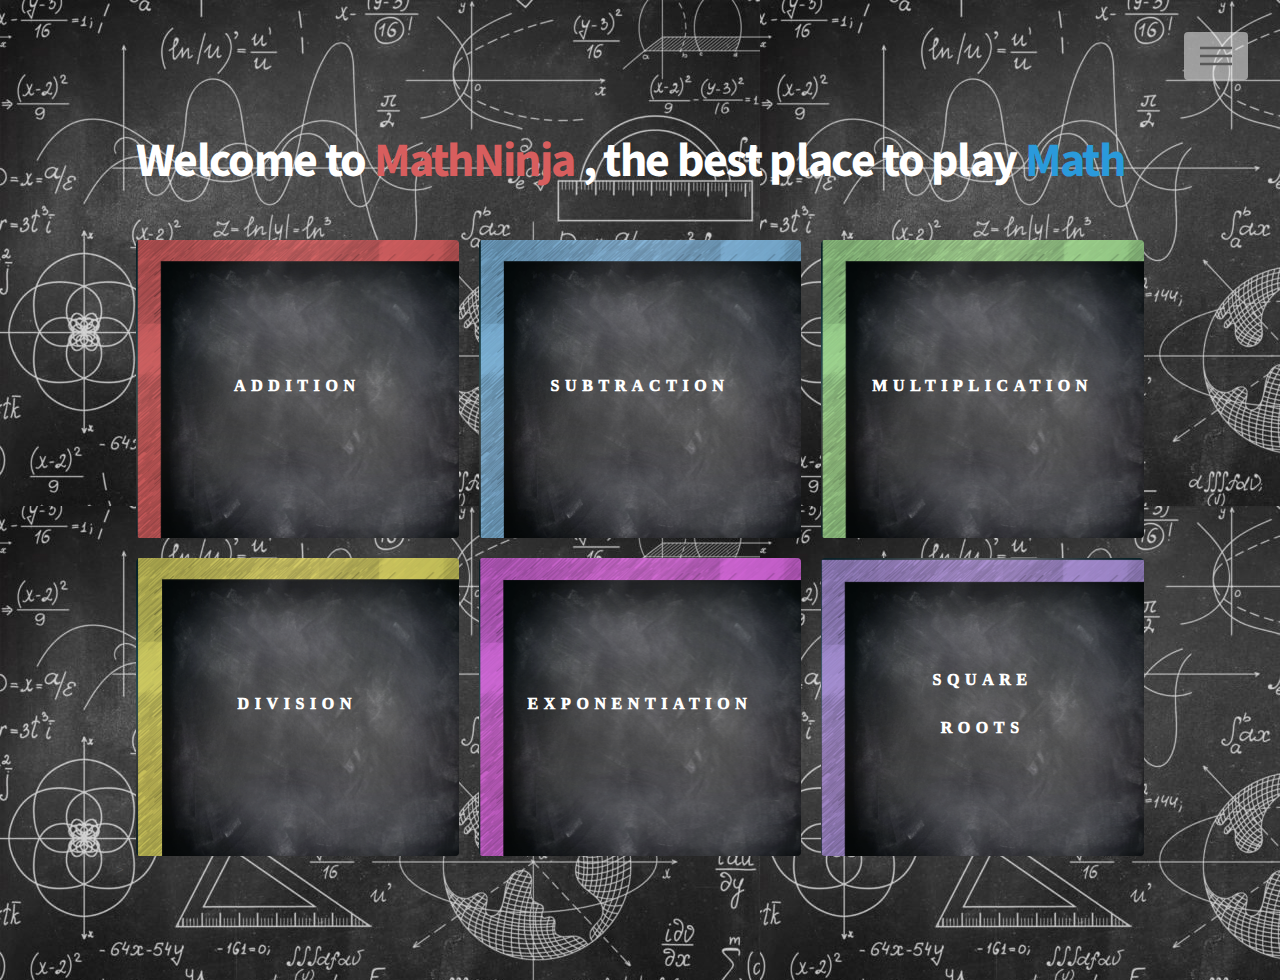
==== commit 148f9c58: "Added new image" ====
--- a/index.html
+++ b/index.html
@@ -63,9 +63,9 @@
 										<img src="images/pic03.jpg" alt="" />
 									</span>
 									<a href="generic.html">
-										<h2>Sumas</h2>
+										<h2>Addition</h2>
 										<div class="content">
-											<p>Operación aritmética que consiste en reunir varias cantidades en una sola; se representa con el signo +.</p>
+											<p>Highest Score: 0 <br><br>Game Modes <br> Easy &#9679; Medium &#9679; Difficult &#9679; Ninja</p>
 										</div>
 									</a>
 								</article>
@@ -74,9 +74,9 @@
 										<img src="images/pic03.jpg" alt="" />
 									</span>
 									<a href="generic.html">
-										<h2>Restas</h2>
+										<h2>Subtraction</h2>
 										<div class="content">
-											<p>Operación aritmética que consiste en quitar una cantidad (el sustraendo) de otra (el minuendo) para averiguar la diferencia entre las dos; se representa con el signo -.</p>
+											<p>Highest Score: 0 <br><br>Game Modes <br> Easy &#9679; Medium &#9679; Difficult &#9679; Ninja</p>
 										</div>
 									</a>
 								</article>
@@ -85,9 +85,9 @@
 										<img src="images/pic03.jpg" alt="" />
 									</span>
 									<a href="generic.html">
-										<h2>Multiplicación</h2>
+										<h2>Multiplication</h2>
 										<div class="content">
-											<p>Operación aritmética que consiste en calcular el resultado (producto) de sumar un mismo número (multiplicando) tantas veces como indica otro número (multiplicador); se representa con los signos · o ×.</p>
+											<p>Highest Score: 0 <br><br>Game Modes <br> Easy &#9679; Medium &#9679; Difficult &#9679; Ninja</p>
 										</div>
 									</a>
 								</article>
@@ -96,9 +96,9 @@
 										<img src="images/pic03.jpg" alt="" />
 									</span>
 									<a href="generic.html">
-										<h2>Divisiones</h2>
+										<h2>Division</h2>
 										<div class="content">
-											<p>La división, consiste en averiguar cuántas veces el divisor está contenido en el dividendo.
+											<p>Highest Score: 0 <br><br>Game Modes <br> Easy &#9679; Medium &#9679; Difficult &#9679; Ninja</p>
 												</p>
 										</div>
 									</a>
@@ -108,9 +108,9 @@
 										<img src="images/pic03.jpg" alt="" />
 									</span>
 									<a href="generic.html">
-										<h2>Potencias</h2>
+										<h2>Exponentiation</h2>
 										<div class="content">
-											<p>Las potencias están formadas por la base y por el exponente. La base es el número que se está multiplicando varias veces y el exponente es el número de veces que se multiplica la base.</p>
+											<p>Highest Score: 0 <br><br>Game Modes <br> Easy &#9679; Medium &#9679; Difficult &#9679; Ninja</p>
 										</div>
 									</a>
 								</article>
@@ -119,9 +119,9 @@
 										<img src="images/pic03.jpg" alt="" />
 									</span>
 									<a href="generic.html">
-										<h2>Raices <br><br> cuadradas</h2>
+										<h2>Square <br><br>Roots</h2>
 										<div class="content">
-											<p>La raíz cuadrada de un número es aquel número que al ser multiplicado por sí mismo da como resultado el valor.</p>
+											<p>Highest Score: 0 <br><br>Game Modes <br> Easy &#9679; Medium &#9679; Difficult &#9679; Ninja</p>
 										</div>
 									</a>
 								</article>
--- a/assets/css/main.css
+++ b/assets/css/main.css
@@ -176,6 +176,7 @@
 		line-height: 1.3;
 		margin: 0 0 1em 0;
 		letter-spacing: -0.035em;
+		background-image: "p1z1.png";
 	}
 
 		h1 {
@@ -184,7 +185,7 @@
 
 
 	#pa2 {
-		color: red
+		color: rgb(216, 94, 94)
 	}
 	#pa4 {
 		color: rgb(42, 154, 219)
@@ -1804,6 +1805,9 @@
 
 	header p {
 		margin-top: -1em;
+	}
+	p {
+		font-family: 'Segoe UI', Tahoma, Geneva, Verdana, sans-serif
 	}
 
 	@media screen and (max-width: 736px) {
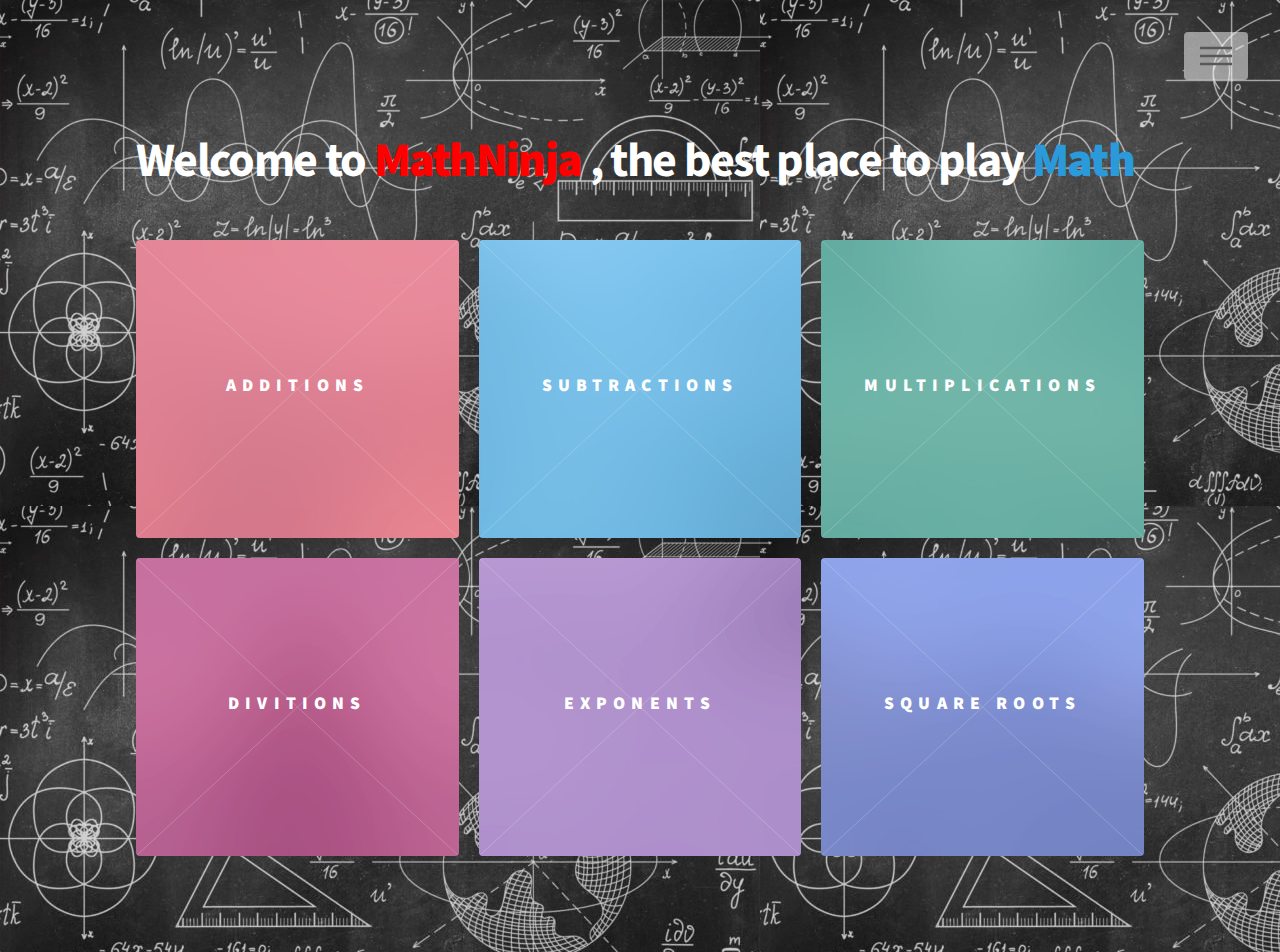
==== commit cd9f888b: "menu bar changed" ====
--- a/index.html
+++ b/index.html
@@ -1,9 +1,5 @@
 <!DOCTYPE HTML>
-<!--
-	Phantom by HTML5 UP
-	html5up.net | @ajlkn
-	Free for personal and commercial use under the CCA 3.0 license (html5up.net/license)
--->
+
 <html>
 	<head>
 		<title>MathNinjas</title>
@@ -19,10 +15,6 @@
 				<!-- Header -->
 					<header id="header">
 						<div class="inner">
-
-							<!-- Logo -->
-							
-
 							<!-- Nav -->
 								<nav>
 									<ul>
@@ -37,11 +29,10 @@
 					<nav id="menu">
 						<h2>Menu</h2>
 						<ul>
-							<li><a href="index.html">Home</a></li>
-							<li><a href="generic.html">Ipsum veroeros</a></li>
-							<li><a href="generic.html">Tempus etiam</a></li>
-							<li><a href="generic.html">Consequat dolor</a></li>
-							<li><a href="elements.html">Elements</a></li>
+							<li><a href="preguntas_frecuentes.html">Frequently asked question</a></li>
+							<li><a href="desarrolladores.html">Developers</a></li>
+							<li><a href="otros_juegos.html">Other Products</a></li>
+							<li><a href="elements.html">Donations</a></li>				
 						</ul>
 					</nav>
 
@@ -51,32 +42,32 @@
 							<header>
 								<h1>
 									<div id="pa1">Welcome to </div> 
-									<div id="pa2">MathNinja</div>
+									<div id="pa2"><strong>MathNinja</strong></div>
 									<div id="pa3">, the best place to play</div>  
-									<div id="pa4">Math</div>
+									<div id="pa4"><strong>Math</strong></div>
 								</h1>
 								<p></p>
 							</header>
 							<section class="tiles">
 								<article class="style1">
 									<span class="image">
-										<img src="images/pic03.jpg" alt="" />
+										<img src="images/pic01.jpg" alt="" />
 									</span>
 									<a href="generic.html">
-										<h2>Addition</h2>
+										<h2>Additions</h2>
 										<div class="content">
-											<p>Highest Score: 0 <br><br>Game Modes <br> Easy &#9679; Medium &#9679; Difficult &#9679; Ninja</p>
+											<p>Operación aritmética que consiste en reunir varias cantidades en una sola; se representa con el signo +.</p>
 										</div>
 									</a>
 								</article>
 								<article class="style2">
 									<span class="image">
-										<img src="images/pic03.jpg" alt="" />
+										<img src="images/pic02.jpg" alt="" />
 									</span>
 									<a href="generic.html">
-										<h2>Subtraction</h2>
+										<h2>Subtractions</h2>
 										<div class="content">
-											<p>Highest Score: 0 <br><br>Game Modes <br> Easy &#9679; Medium &#9679; Difficult &#9679; Ninja</p>
+											<p>Operación aritmética que consiste en quitar una cantidad (el sustraendo) de otra (el minuendo) para averiguar la diferencia entre las dos; se representa con el signo -.</p>
 										</div>
 									</a>
 								</article>
@@ -85,60 +76,55 @@
 										<img src="images/pic03.jpg" alt="" />
 									</span>
 									<a href="generic.html">
-										<h2>Multiplication</h2>
+										<h2>Multiplications</h2>
 										<div class="content">
-											<p>Highest Score: 0 <br><br>Game Modes <br> Easy &#9679; Medium &#9679; Difficult &#9679; Ninja</p>
+											<p>Operación aritmética que consiste en calcular el resultado (producto) de sumar un mismo número (multiplicando) tantas veces como indica otro número (multiplicador); se representa con los signos · o ×.</p>
 										</div>
 									</a>
 								</article>
 								<article class="style4">
 									<span class="image">
-										<img src="images/pic03.jpg" alt="" />
+										<img src="images/pic04.jpg" alt="" />
 									</span>
 									<a href="generic.html">
-										<h2>Division</h2>
+										<h2>Divitions</h2>
 										<div class="content">
-											<p>Highest Score: 0 <br><br>Game Modes <br> Easy &#9679; Medium &#9679; Difficult &#9679; Ninja</p>
+											<p>La división, consiste en averiguar cuántas veces el divisor está contenido en el dividendo.
 												</p>
 										</div>
 									</a>
 								</article>
 								<article class="style5">
 									<span class="image">
-										<img src="images/pic03.jpg" alt="" />
+										<img src="images/pic05.jpg" alt="" />
 									</span>
 									<a href="generic.html">
-										<h2>Exponentiation</h2>
+										<h2>Exponents</h2>
 										<div class="content">
-											<p>Highest Score: 0 <br><br>Game Modes <br> Easy &#9679; Medium &#9679; Difficult &#9679; Ninja</p>
+											<p>Las potencias están formadas por la base y por el exponente. La base es el número que se está multiplicando varias veces y el exponente es el número de veces que se multiplica la base.</p>
 										</div>
 									</a>
 								</article>
 								<article class="style6">
 									<span class="image">
-										<img src="images/pic03.jpg" alt="" />
+										<img src="images/pic06.jpg" alt="" />
 									</span>
 									<a href="generic.html">
-										<h2>Square <br><br>Roots</h2>
+										<h2>Square Roots</h2>
 										<div class="content">
-											<p>Highest Score: 0 <br><br>Game Modes <br> Easy &#9679; Medium &#9679; Difficult &#9679; Ninja</p>
+											<p>La raíz cuadrada de un número es aquel número que al ser multiplicado por sí mismo da como resultado el valor.</p>
 										</div>
 									</a>
 								</article>
-							>
-							
 							</section>
 						</div>
 					</div>
-
 			</div>
-
 		<!-- Scripts -->
 			<script src="assets/js/jquery.min.js"></script>
 			<script src="assets/js/browser.min.js"></script>
 			<script src="assets/js/breakpoints.min.js"></script>
 			<script src="assets/js/util.js"></script>
 			<script src="assets/js/main.js"></script>
-
 	</body>
 </html>--- a/assets/css/main.css
+++ b/assets/css/main.css
@@ -1,10 +1,6 @@
 @import url(font-awesome.min.css);
 @import url("https://fonts.googleapis.com/css?family=Source+Sans+Pro:300,700,900");
 
-@font-face {
-	font-family: "Urban";
-	src: url("urban_sketch/Urban.ttf");
-  }
 /*
 	Phantom by HTML5 UP
 	html5up.net | @ajlkn
@@ -176,7 +172,6 @@
 		line-height: 1.3;
 		margin: 0 0 1em 0;
 		letter-spacing: -0.035em;
-		background-image: "p1z1.png";
 	}
 
 		h1 {
@@ -185,10 +180,14 @@
 
 
 	#pa2 {
-		color: rgb(216, 94, 94)
+		color: red
 	}
 	#pa4 {
 		color: rgb(42, 154, 219)
+	}
+
+	#pa5{
+		color: #7EBD00;
 	}
 	#pa1, #pa2, #pa3, #pa4 {
 		display: inline;
@@ -212,12 +211,11 @@
 		}
 
 	h2, h3, h4, h5, h6 {
-		font-weight: 1000;
+		font-weight: 900;
 		line-height: 1.5;
 		margin: 0 0 2em 0;
 		text-transform: uppercase;
 		letter-spacing: 0.35em;
-		font-family: "Chalkduster";
 	}
 
 		h2 a, h3 a, h4 a, h5 a, h6 a {
@@ -225,7 +223,7 @@
 		}
 
 	h2 {
-		font-size: 1.0em;
+		font-size: 1.1em;
 	}
 
 	h3 {
@@ -255,7 +253,7 @@
 	@media screen and (max-width: 736px) {
 
 		h2 {
-			font-size: .9em;
+			font-size: 1em;
 		}
 
 		h3 {
@@ -1805,9 +1803,6 @@
 
 	header p {
 		margin-top: -1em;
-	}
-	p {
-		font-family: 'Segoe UI', Tahoma, Geneva, Verdana, sans-serif
 	}
 
 	@media screen and (max-width: 736px) {
@@ -2243,7 +2238,7 @@
 			input[type="radio"] + label:before {
 				-moz-osx-font-smoothing: grayscale;
 				-webkit-font-smoothing: antialiased;
-				font-family: "Urban";
+				font-family: FontAwesome;
 				font-style: normal;
 				font-weight: normal;
 				text-transform: none !important;
@@ -2620,7 +2615,26 @@
 					opacity: 0.8;
 				}
 
-				
+				.tiles article > .image:after {
+					pointer-events: none;
+					-moz-transition: opacity 0.5s ease;
+					-webkit-transition: opacity 0.5s ease;
+					-ms-transition: opacity 0.5s ease;
+					transition: opacity 0.5s ease;
+					content: '';
+					display: block;
+					position: absolute;
+					top: 0;
+					left: 0;
+					width: 100%;
+					height: 100%;
+					background-image: url("data:image/svg+xml;charset=utf8,%3Csvg xmlns='http://www.w3.org/2000/svg' width='100' height='100' viewBox='0 0 100 100' preserveAspectRatio='none'%3E%3Cstyle%3Eline %7B stroke-width: 0.25px%3B stroke: %23ffffff%3B %7D%3C/style%3E%3Cline x1='0' y1='0' x2='100' y2='100' /%3E%3Cline x1='100' y1='0' x2='0' y2='100' /%3E%3C/svg%3E");
+					background-position: center;
+					background-repeat: no-repeat;
+					background-size: 100% 100%;
+					opacity: 0.25;
+					z-index: 2;
+				}
 
 			.tiles article > a {
 				display: -moz-flex;
@@ -2686,24 +2700,28 @@
 					}
 
 			.tiles article.style1 > .image:before {
-				
-				background-image: url("a1.2.png");
+				background-color: #f2849e;
 			}
 
 			.tiles article.style2 > .image:before {
-				background-image: url("a2.2.png");			}
+				background-color: #7ecaf6;
+			}
 
 			.tiles article.style3 > .image:before {
-				background-image: url("a3.2.png");			}
+				background-color: #7bd0c1;
+			}
 
 			.tiles article.style4 > .image:before {
-				background-image: url("a4.2.png");			}
+				background-color: #c75b9b;
+			}
 
 			.tiles article.style5 > .image:before {
-				background-image: url("a5.2.png");			}
+				background-color: #ae85ca;
+			}
 
 			.tiles article.style6 > .image:before {
-				background-image: url("a6.2.png");			}
+				background-color: #8499e7;
+			}
 
 			body:not(.is-touch) .tiles article:hover > .image {
 				-moz-transform: scale(1.1);
--- a/assets/css/noscript.css
+++ b/assets/css/noscript.css
@@ -1,9 +1,3 @@
-/*
-	Phantom by HTML5 UP
-	html5up.net | @ajlkn
-	Free for personal and commercial use under the CCA 3.0 license (html5up.net/license)
-*/
-
 /* Tiles */
 
 	body.is-preload .tiles article {
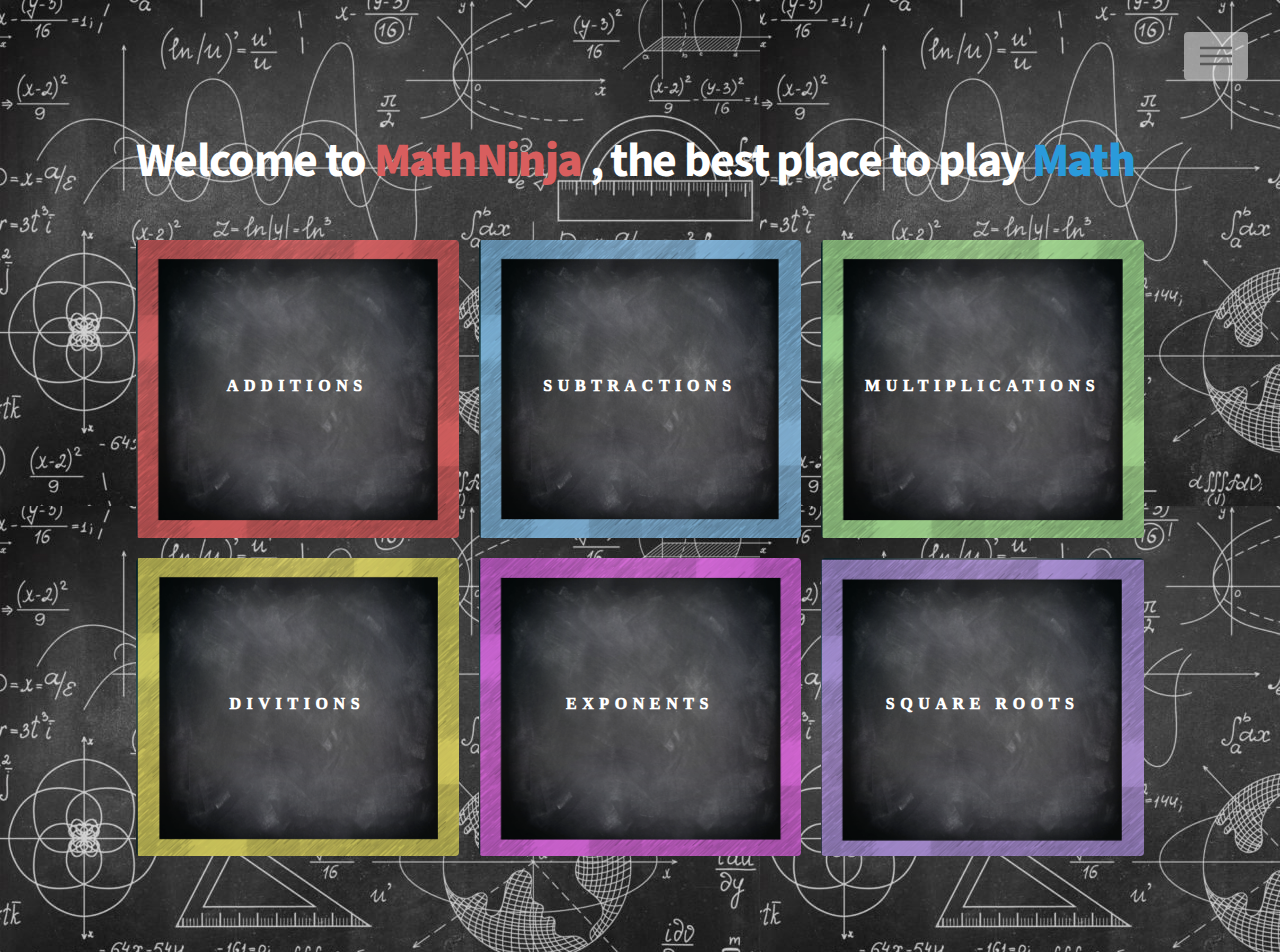
==== commit df0a96ee: "Added andres changes" ====
--- a/index.html
+++ b/index.html
@@ -51,23 +51,23 @@
 							<section class="tiles">
 								<article class="style1">
 									<span class="image">
-										<img src="images/pic01.jpg" alt="" />
+										<img src="images/pic03.jpg" alt="" />
 									</span>
 									<a href="generic.html">
 										<h2>Additions</h2>
 										<div class="content">
-											<p>Operación aritmética que consiste en reunir varias cantidades en una sola; se representa con el signo +.</p>
+											<p>Highest Score: 0 <br><br>Game Modes <br> Easy &#9679; Medium &#9679; Difficult &#9679; Ninja</p>
 										</div>
 									</a>
 								</article>
 								<article class="style2">
 									<span class="image">
-										<img src="images/pic02.jpg" alt="" />
+										<img src="images/pic03.jpg" alt="" />
 									</span>
 									<a href="generic.html">
 										<h2>Subtractions</h2>
 										<div class="content">
-											<p>Operación aritmética que consiste en quitar una cantidad (el sustraendo) de otra (el minuendo) para averiguar la diferencia entre las dos; se representa con el signo -.</p>
+											<p>Highest Score: 0 <br><br>Game Modes <br> Easy &#9679; Medium &#9679; Difficult &#9679; Ninja</p>
 										</div>
 									</a>
 								</article>
@@ -78,41 +78,41 @@
 									<a href="generic.html">
 										<h2>Multiplications</h2>
 										<div class="content">
-											<p>Operación aritmética que consiste en calcular el resultado (producto) de sumar un mismo número (multiplicando) tantas veces como indica otro número (multiplicador); se representa con los signos · o ×.</p>
+											<p>Highest Score: 0 <br><br>Game Modes <br> Easy &#9679; Medium &#9679; Difficult &#9679; Ninja</p>
 										</div>
 									</a>
 								</article>
 								<article class="style4">
 									<span class="image">
-										<img src="images/pic04.jpg" alt="" />
+										<img src="images/pic03.jpg" alt="" />
 									</span>
 									<a href="generic.html">
 										<h2>Divitions</h2>
 										<div class="content">
-											<p>La división, consiste en averiguar cuántas veces el divisor está contenido en el dividendo.
+											<p>Highest Score: 0 <br><br>Game Modes <br> Easy &#9679; Medium &#9679; Difficult &#9679; Ninja</p>
 												</p>
 										</div>
 									</a>
 								</article>
 								<article class="style5">
 									<span class="image">
-										<img src="images/pic05.jpg" alt="" />
+										<img src="images/pic03.jpg" alt="" />
 									</span>
 									<a href="generic.html">
 										<h2>Exponents</h2>
 										<div class="content">
-											<p>Las potencias están formadas por la base y por el exponente. La base es el número que se está multiplicando varias veces y el exponente es el número de veces que se multiplica la base.</p>
+											<p>Highest Score: 0 <br><br>Game Modes <br> Easy &#9679; Medium &#9679; Difficult &#9679; Ninja</p>
 										</div>
 									</a>
 								</article>
 								<article class="style6">
 									<span class="image">
-										<img src="images/pic06.jpg" alt="" />
+										<img src="images/pic03.jpg" alt="" />
 									</span>
 									<a href="generic.html">
 										<h2>Square Roots</h2>
 										<div class="content">
-											<p>La raíz cuadrada de un número es aquel número que al ser multiplicado por sí mismo da como resultado el valor.</p>
+											<p>Highest Score: 0 <br><br>Game Modes <br> Easy &#9679; Medium &#9679; Difficult &#9679; Ninja</p>
 										</div>
 									</a>
 								</article>
--- a/assets/css/main.css
+++ b/assets/css/main.css
@@ -1,6 +1,10 @@
 @import url(font-awesome.min.css);
 @import url("https://fonts.googleapis.com/css?family=Source+Sans+Pro:300,700,900");
 
+@font-face {
+	font-family: "Urban";
+	src: url("urban_sketch/Urban.ttf");
+  }
 /*
 	Phantom by HTML5 UP
 	html5up.net | @ajlkn
@@ -172,6 +176,7 @@
 		line-height: 1.3;
 		margin: 0 0 1em 0;
 		letter-spacing: -0.035em;
+		background-image: "p1z1.png";
 	}
 
 		h1 {
@@ -180,7 +185,7 @@
 
 
 	#pa2 {
-		color: red
+		color: rgb(216, 94, 94)
 	}
 	#pa4 {
 		color: rgb(42, 154, 219)
@@ -211,11 +216,12 @@
 		}
 
 	h2, h3, h4, h5, h6 {
-		font-weight: 900;
+		font-weight: 1000;
 		line-height: 1.5;
 		margin: 0 0 2em 0;
 		text-transform: uppercase;
 		letter-spacing: 0.35em;
+		font-family: "Chalkduster";
 	}
 
 		h2 a, h3 a, h4 a, h5 a, h6 a {
@@ -223,7 +229,7 @@
 		}
 
 	h2 {
-		font-size: 1.1em;
+		font-size: 1.0em;
 	}
 
 	h3 {
@@ -253,7 +259,7 @@
 	@media screen and (max-width: 736px) {
 
 		h2 {
-			font-size: 1em;
+			font-size: .9em;
 		}
 
 		h3 {
@@ -1803,6 +1809,9 @@
 
 	header p {
 		margin-top: -1em;
+	}
+	p {
+		font-family: 'Segoe UI', Tahoma, Geneva, Verdana, sans-serif
 	}
 
 	@media screen and (max-width: 736px) {
@@ -2238,7 +2247,7 @@
 			input[type="radio"] + label:before {
 				-moz-osx-font-smoothing: grayscale;
 				-webkit-font-smoothing: antialiased;
-				font-family: FontAwesome;
+				font-family: "Urban";
 				font-style: normal;
 				font-weight: normal;
 				text-transform: none !important;
@@ -2615,26 +2624,7 @@
 					opacity: 0.8;
 				}
 
-				.tiles article > .image:after {
-					pointer-events: none;
-					-moz-transition: opacity 0.5s ease;
-					-webkit-transition: opacity 0.5s ease;
-					-ms-transition: opacity 0.5s ease;
-					transition: opacity 0.5s ease;
-					content: '';
-					display: block;
-					position: absolute;
-					top: 0;
-					left: 0;
-					width: 100%;
-					height: 100%;
-					background-image: url("data:image/svg+xml;charset=utf8,%3Csvg xmlns='http://www.w3.org/2000/svg' width='100' height='100' viewBox='0 0 100 100' preserveAspectRatio='none'%3E%3Cstyle%3Eline %7B stroke-width: 0.25px%3B stroke: %23ffffff%3B %7D%3C/style%3E%3Cline x1='0' y1='0' x2='100' y2='100' /%3E%3Cline x1='100' y1='0' x2='0' y2='100' /%3E%3C/svg%3E");
-					background-position: center;
-					background-repeat: no-repeat;
-					background-size: 100% 100%;
-					opacity: 0.25;
-					z-index: 2;
-				}
+				
 
 			.tiles article > a {
 				display: -moz-flex;
@@ -2700,28 +2690,38 @@
 					}
 
 			.tiles article.style1 > .image:before {
-				background-color: #f2849e;
+				
+				background-image: url("a1.2.png");
+				background-size:cover;
+				background-repeat: no-repeat;
 			}
 
 			.tiles article.style2 > .image:before {
-				background-color: #7ecaf6;
-			}
+				background-image: url("a2.2.png");
+				background-size:cover;
+				background-repeat: no-repeat;
+						}
 
 			.tiles article.style3 > .image:before {
-				background-color: #7bd0c1;
-			}
+				background-image: url("a3.2.png");
+				background-size:cover;
+				background-repeat: no-repeat;
+						}
 
 			.tiles article.style4 > .image:before {
-				background-color: #c75b9b;
-			}
+				background-image: url("a4.2.png");
+				background-size:cover;
+				background-repeat: no-repeat;			}
 
 			.tiles article.style5 > .image:before {
-				background-color: #ae85ca;
-			}
+				background-image: url("a5.2.png");
+				background-size:cover;
+				background-repeat: no-repeat;			}
 
 			.tiles article.style6 > .image:before {
-				background-color: #8499e7;
-			}
+				background-image: url("a6.2.png");
+				background-size:cover;
+				background-repeat: no-repeat;			}
 
 			body:not(.is-touch) .tiles article:hover > .image {
 				-moz-transform: scale(1.1);
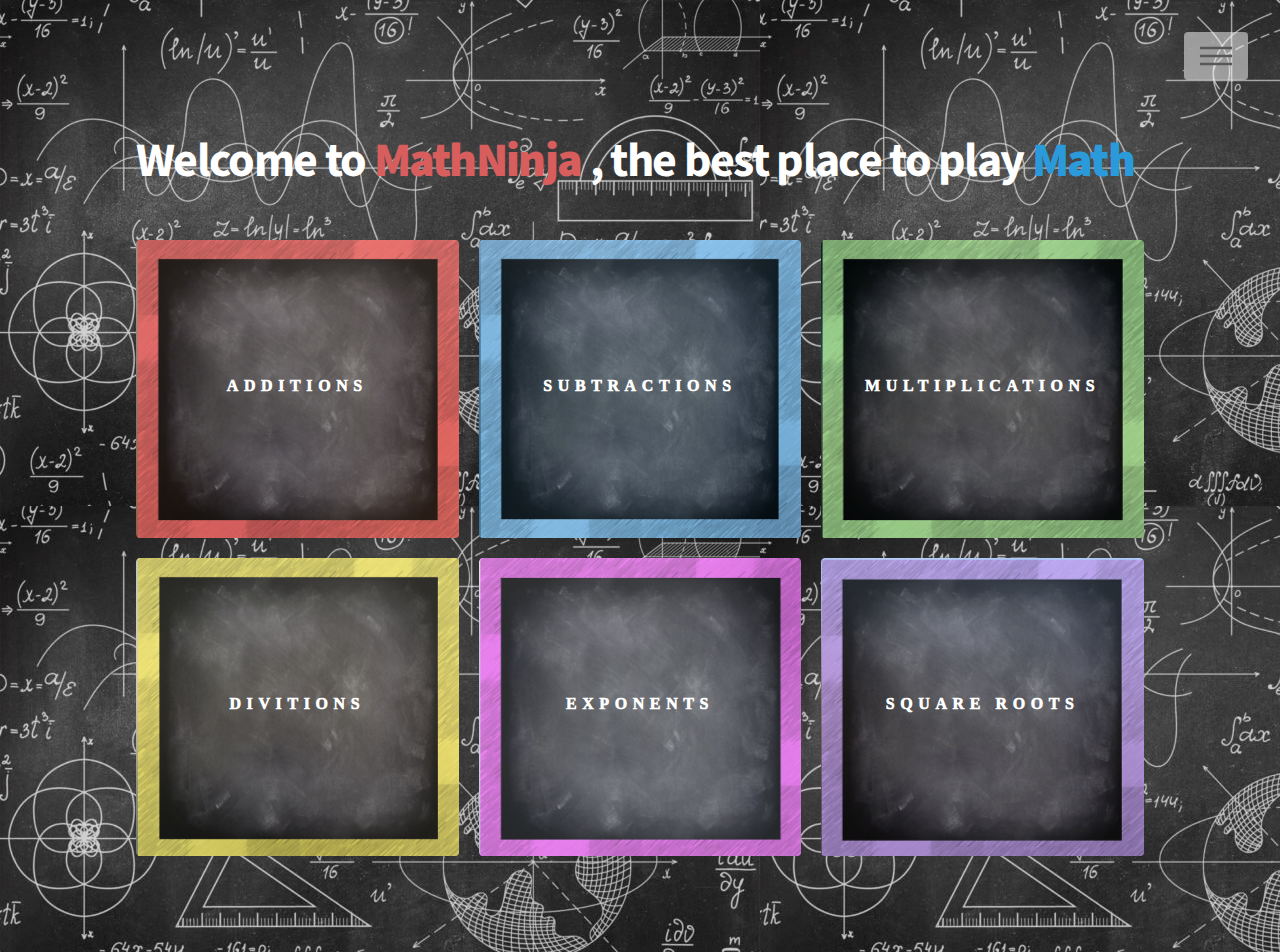
==== commit dd930aa8: "First development of the devlopers section" ====
--- a/index.html
+++ b/index.html
@@ -51,23 +51,23 @@
 							<section class="tiles">
 								<article class="style1">
 									<span class="image">
-										<img src="images/pic03.jpg" alt="" />
+										<img src="images/pic01.jpg" alt="" />
 									</span>
 									<a href="generic.html">
 										<h2>Additions</h2>
 										<div class="content">
-											<p>Highest Score: 0 <br><br>Game Modes <br> Easy &#9679; Medium &#9679; Difficult &#9679; Ninja</p>
+											<p>Operación aritmética que consiste en reunir varias cantidades en una sola; se representa con el signo +.</p>
 										</div>
 									</a>
 								</article>
 								<article class="style2">
 									<span class="image">
-										<img src="images/pic03.jpg" alt="" />
+										<img src="images/pic02.jpg" alt="" />
 									</span>
 									<a href="generic.html">
 										<h2>Subtractions</h2>
 										<div class="content">
-											<p>Highest Score: 0 <br><br>Game Modes <br> Easy &#9679; Medium &#9679; Difficult &#9679; Ninja</p>
+											<p>Operación aritmética que consiste en quitar una cantidad (el sustraendo) de otra (el minuendo) para averiguar la diferencia entre las dos; se representa con el signo -.</p>
 										</div>
 									</a>
 								</article>
@@ -78,47 +78,52 @@
 									<a href="generic.html">
 										<h2>Multiplications</h2>
 										<div class="content">
-											<p>Highest Score: 0 <br><br>Game Modes <br> Easy &#9679; Medium &#9679; Difficult &#9679; Ninja</p>
+											<p>Operación aritmética que consiste en calcular el resultado (producto) de sumar un mismo número (multiplicando) tantas veces como indica otro número (multiplicador); se representa con los signos · o ×.</p>
 										</div>
 									</a>
 								</article>
 								<article class="style4">
 									<span class="image">
-										<img src="images/pic03.jpg" alt="" />
+										<img src="images/pic04.jpg" alt="" />
 									</span>
 									<a href="generic.html">
 										<h2>Divitions</h2>
 										<div class="content">
-											<p>Highest Score: 0 <br><br>Game Modes <br> Easy &#9679; Medium &#9679; Difficult &#9679; Ninja</p>
+											<p>La división, consiste en averiguar cuántas veces el divisor está contenido en el dividendo.
 												</p>
 										</div>
 									</a>
 								</article>
 								<article class="style5">
 									<span class="image">
-										<img src="images/pic03.jpg" alt="" />
+										<img src="images/pic05.jpg" alt="" />
 									</span>
 									<a href="generic.html">
 										<h2>Exponents</h2>
 										<div class="content">
-											<p>Highest Score: 0 <br><br>Game Modes <br> Easy &#9679; Medium &#9679; Difficult &#9679; Ninja</p>
+											<p>Las potencias están formadas por la base y por el exponente. La base es el número que se está multiplicando varias veces y el exponente es el número de veces que se multiplica la base.</p>
 										</div>
 									</a>
 								</article>
 								<article class="style6">
 									<span class="image">
-										<img src="images/pic03.jpg" alt="" />
+										<img src="images/pic06.jpg" alt="" />
 									</span>
 									<a href="generic.html">
 										<h2>Square Roots</h2>
 										<div class="content">
-											<p>Highest Score: 0 <br><br>Game Modes <br> Easy &#9679; Medium &#9679; Difficult &#9679; Ninja</p>
+											<p>La raíz cuadrada de un número es aquel número que al ser multiplicado por sí mismo da como resultado el valor.</p>
 										</div>
 									</a>
 								</article>
 							</section>
 						</div>
 					</div>
+			</div>
+			<div>
+				<audio loop auto>
+				  <source src="Lounge Game2.wav" type="audio/wav">
+				</audio>
 			</div>
 		<!-- Scripts -->
 			<script src="assets/js/jquery.min.js"></script>
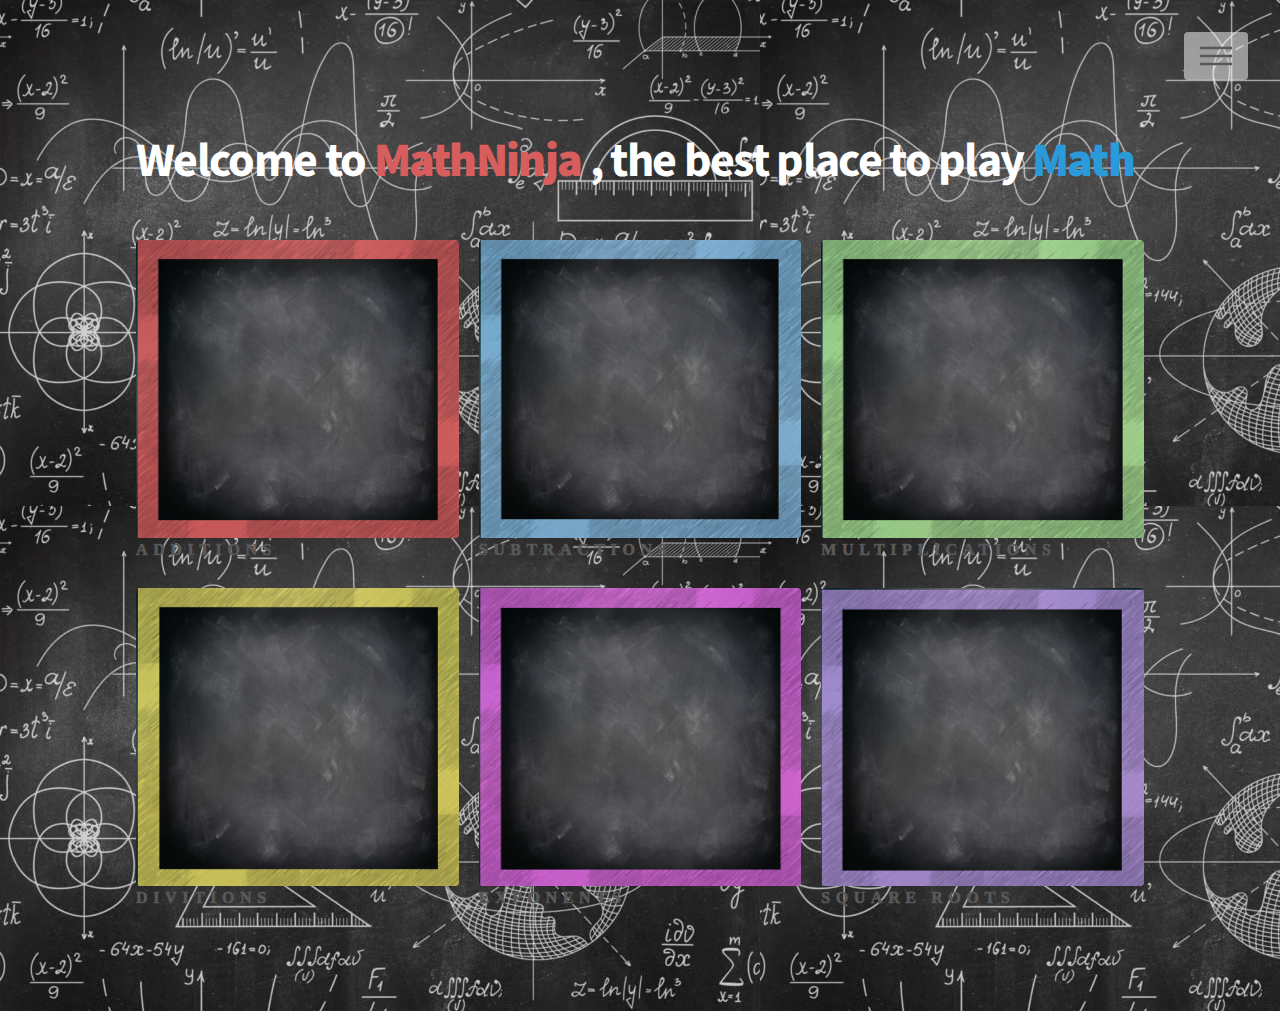
==== commit 7d197d3f: "changes dev bar" ====
--- a/index.html
+++ b/index.html
@@ -51,23 +51,23 @@
 							<section class="tiles">
 								<article class="style1">
 									<span class="image">
-										<img src="images/pic01.jpg" alt="" />
+										<img src="images/pic03.jpg" alt="" />
 									</span>
 									<a href="generic.html">
 										<h2>Additions</h2>
 										<div class="content">
-											<p>Operación aritmética que consiste en reunir varias cantidades en una sola; se representa con el signo +.</p>
+											<p>Highest Score: 0 <br><br>Game Modes <br> Easy &#9679; Medium &#9679; Difficult &#9679; Ninja</p>
 										</div>
 									</a>
 								</article>
 								<article class="style2">
 									<span class="image">
-										<img src="images/pic02.jpg" alt="" />
+										<img src="images/pic03.jpg" alt="" />
 									</span>
 									<a href="generic.html">
 										<h2>Subtractions</h2>
 										<div class="content">
-											<p>Operación aritmética que consiste en quitar una cantidad (el sustraendo) de otra (el minuendo) para averiguar la diferencia entre las dos; se representa con el signo -.</p>
+											<p>Highest Score: 0 <br><br>Game Modes <br> Easy &#9679; Medium &#9679; Difficult &#9679; Ninja</p>
 										</div>
 									</a>
 								</article>
@@ -78,41 +78,41 @@
 									<a href="generic.html">
 										<h2>Multiplications</h2>
 										<div class="content">
-											<p>Operación aritmética que consiste en calcular el resultado (producto) de sumar un mismo número (multiplicando) tantas veces como indica otro número (multiplicador); se representa con los signos · o ×.</p>
+											<p>Highest Score: 0 <br><br>Game Modes <br> Easy &#9679; Medium &#9679; Difficult &#9679; Ninja</p>
 										</div>
 									</a>
 								</article>
 								<article class="style4">
 									<span class="image">
-										<img src="images/pic04.jpg" alt="" />
+										<img src="images/pic03.jpg" alt="" />
 									</span>
 									<a href="generic.html">
 										<h2>Divitions</h2>
 										<div class="content">
-											<p>La división, consiste en averiguar cuántas veces el divisor está contenido en el dividendo.
+											<p>Highest Score: 0 <br><br>Game Modes <br> Easy &#9679; Medium &#9679; Difficult &#9679; Ninja</p>
 												</p>
 										</div>
 									</a>
 								</article>
 								<article class="style5">
 									<span class="image">
-										<img src="images/pic05.jpg" alt="" />
+										<img src="images/pic03.jpg" alt="" />
 									</span>
 									<a href="generic.html">
 										<h2>Exponents</h2>
 										<div class="content">
-											<p>Las potencias están formadas por la base y por el exponente. La base es el número que se está multiplicando varias veces y el exponente es el número de veces que se multiplica la base.</p>
+											<p>Highest Score: 0 <br><br>Game Modes <br> Easy &#9679; Medium &#9679; Difficult &#9679; Ninja</p>
 										</div>
 									</a>
 								</article>
 								<article class="style6">
 									<span class="image">
-										<img src="images/pic06.jpg" alt="" />
+										<img src="images/pic03.jpg" alt="" />
 									</span>
 									<a href="generic.html">
 										<h2>Square Roots</h2>
 										<div class="content">
-											<p>La raíz cuadrada de un número es aquel número que al ser multiplicado por sí mismo da como resultado el valor.</p>
+											<p>Highest Score: 0 <br><br>Game Modes <br> Easy &#9679; Medium &#9679; Difficult &#9679; Ninja</p>
 										</div>
 									</a>
 								</article>
--- a/assets/css/main.css
+++ b/assets/css/main.css
@@ -2575,7 +2575,7 @@
 		-webkit-flex-wrap: wrap;
 		-ms-flex-wrap: wrap;
 		flex-wrap: wrap;
-		postiion: relative;
+		position: relative;
 		margin: -2.5em 0 0 -2.5em;
 	}
 
@@ -2624,7 +2624,11 @@
 					opacity: 0.8;
 				}
 
+<<<<<<< HEAD
+		
+=======
 				
+>>>>>>> df0a96eeb251211fed06dba72543af5523fea611
 
 			.tiles article > a {
 				display: -moz-flex;
@@ -2696,6 +2700,7 @@
 				background-repeat: no-repeat;
 			}
 
+
 			.tiles article.style2 > .image:before {
 				background-image: url("a2.2.png");
 				background-size:cover;
@@ -2722,6 +2727,10 @@
 				background-image: url("a6.2.png");
 				background-size:cover;
 				background-repeat: no-repeat;			}
+
+			.tiles article.style1a > .image:hover {
+				background-color: #f2849e;
+			}
 
 			body:not(.is-touch) .tiles article:hover > .image {
 				-moz-transform: scale(1.1);
@@ -2802,7 +2811,7 @@
 						-moz-transform: scale(1.0);
 						-webkit-transform: scale(1.0);
 						-ms-transform: scale(1.0);
-						transform: scale(1.0);
+						transform: scale(1.0);]]
 					}
 
 		}
@@ -2823,7 +2832,7 @@
 /* Header */
 
 	#header {
-		padding: 8em 0 0.1em 0 ;
+		padding: 8em 0 0.1em 0;
 	}
 
 		#header .logo {
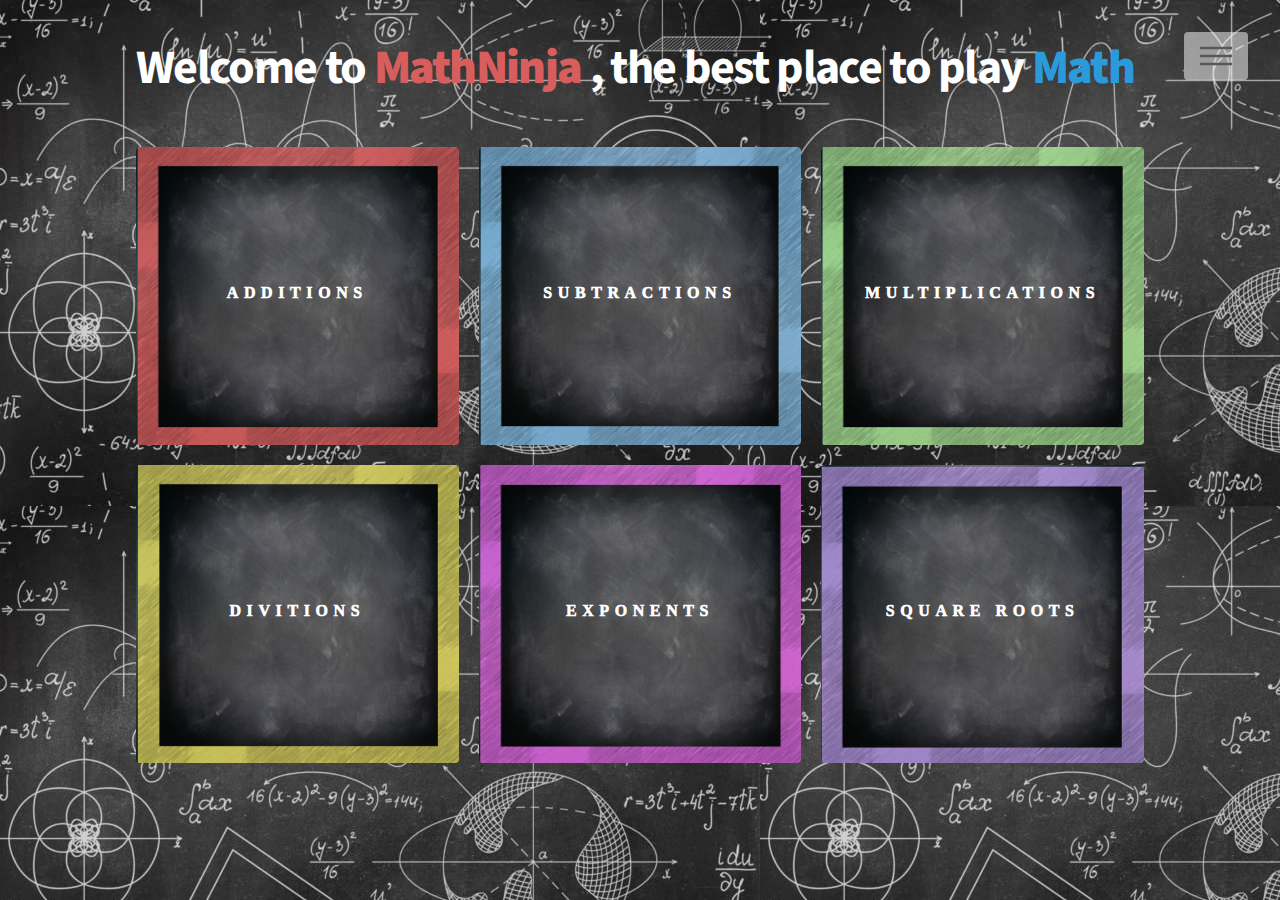
==== commit 57d9d8e8: "Created faqs.html" ====
--- a/index.html
+++ b/index.html
@@ -27,13 +27,16 @@
 
 				<!-- Menu -->
 					<nav id="menu">
+						<div class="menuTitulo">
 						<h2>Menu</h2>
+						</div>
 						<ul>
-							<li><a href="preguntas_frecuentes.html">Frequently asked question</a></li>
+							<li><a href="faqs.html">Frequently Asked Questions</a></li>
 							<li><a href="desarrolladores.html">Developers</a></li>
 							<li><a href="otros_juegos.html">Other Products</a></li>
 							<li><a href="elements.html">Donations</a></li>				
 						</ul>
+					
 					</nav>
 
 				<!-- Main -->
@@ -56,7 +59,7 @@
 									<a href="generic.html">
 										<h2>Additions</h2>
 										<div class="content">
-											<p>Highest Score: 0 <br><br>Game Modes <br> Easy &#9679; Medium &#9679; Difficult &#9679; Ninja</p>
+											<p>Highest Score: 0 <br><br>Game Modes <br> Easy &#9679; Medium &#9679; Ninja</p>
 										</div>
 									</a>
 								</article>
@@ -67,7 +70,7 @@
 									<a href="generic.html">
 										<h2>Subtractions</h2>
 										<div class="content">
-											<p>Highest Score: 0 <br><br>Game Modes <br> Easy &#9679; Medium &#9679; Difficult &#9679; Ninja</p>
+											<p>Highest Score: 0 <br><br>Game Modes <br> Easy &#9679; Medium &#9679; Ninja</p>
 										</div>
 									</a>
 								</article>
@@ -78,7 +81,7 @@
 									<a href="generic.html">
 										<h2>Multiplications</h2>
 										<div class="content">
-											<p>Highest Score: 0 <br><br>Game Modes <br> Easy &#9679; Medium &#9679; Difficult &#9679; Ninja</p>
+											<p>Highest Score: 0 <br><br>Game Modes <br> Easy &#9679; Medium &#9679; Ninja</p>
 										</div>
 									</a>
 								</article>
@@ -89,7 +92,7 @@
 									<a href="generic.html">
 										<h2>Divitions</h2>
 										<div class="content">
-											<p>Highest Score: 0 <br><br>Game Modes <br> Easy &#9679; Medium &#9679; Difficult &#9679; Ninja</p>
+											<p>Highest Score: 0 <br><br>Game Modes <br> Easy &#9679; Medium &#9679; Ninja</p>
 												</p>
 										</div>
 									</a>
@@ -101,7 +104,7 @@
 									<a href="generic.html">
 										<h2>Exponents</h2>
 										<div class="content">
-											<p>Highest Score: 0 <br><br>Game Modes <br> Easy &#9679; Medium &#9679; Difficult &#9679; Ninja</p>
+											<p>Highest Score: 0 <br><br>Game Modes <br> Easy &#9679; Medium &#9679; Ninja</p>
 										</div>
 									</a>
 								</article>
@@ -112,7 +115,7 @@
 									<a href="generic.html">
 										<h2>Square Roots</h2>
 										<div class="content">
-											<p>Highest Score: 0 <br><br>Game Modes <br> Easy &#9679; Medium &#9679; Difficult &#9679; Ninja</p>
+											<p>Highest Score: 0 <br><br>Game Modes <br> Easy &#9679; Medium &#9679; Ninja</p>
 										</div>
 									</a>
 								</article>
--- a/assets/css/main.css
+++ b/assets/css/main.css
@@ -224,6 +224,7 @@
 		font-family: "Chalkduster";
 	}
 
+
 		h2 a, h3 a, h4 a, h5 a, h6 a {
 			color: inherit;
 		}
@@ -247,6 +248,12 @@
 	h6 {
 		font-size: 0.8em;
 	}
+
+	.menuTitulo h2 {
+		font-family: "Source Sans Pro"
+	}
+
+
 
 	@media screen and (max-width: 980px) {
 
@@ -1811,7 +1818,7 @@
 		margin-top: -1em;
 	}
 	p {
-		font-family: 'Segoe UI', Tahoma, Geneva, Verdana, sans-serif
+		font-family: "Chalkduster"
 	}
 
 	@media screen and (max-width: 736px) {
@@ -2624,11 +2631,7 @@
 					opacity: 0.8;
 				}
 
-<<<<<<< HEAD
-		
-=======
 				
->>>>>>> df0a96eeb251211fed06dba72543af5523fea611
 
 			.tiles article > a {
 				display: -moz-flex;
@@ -2656,7 +2659,7 @@
 				left: 0;
 				width: 100%;
 				height: 100%;
-				padding: 1em;
+				padding: .5em;
 				border-radius: 4px;
 				border-bottom: 0;
 				color: #ffffff;
@@ -2700,6 +2703,24 @@
 				background-repeat: no-repeat;
 			}
 
+			.tiles article.style1_1 > .image:before {
+				
+				background-image: url("Developers/Agustin_perfil.jpg");
+				background-size:cover;
+				background-repeat: no-repeat;
+			}
+			.tiles article.style2_1 > .image:before {
+				
+				background-image: url("Developers/Andres_perfil.jpg");
+				background-size:cover;
+				background-repeat: no-repeat;
+			}
+			.tiles article.style3_1 > .image:before {
+				
+				background-image: url("Developers/Rey_perfil.jpeg");
+				background-size:cover;
+				background-repeat: no-repeat;
+			}
 
 			.tiles article.style2 > .image:before {
 				background-image: url("a2.2.png");
@@ -2832,7 +2853,10 @@
 /* Header */
 
 	#header {
-		padding: 8em 0 0.1em 0;
+
+		padding: 2.2em 0 0.1em 0 ;
+
+
 	}
 
 		#header .logo {
@@ -3329,4 +3353,247 @@
 				padding: 0 1.25em;
 			}
 
-		}+		}
+
+
+		.cd-faq {
+			width: 90%;
+			max-width: 1024px;
+			margin: 2em auto;
+			box-shadow: 0 1px 5px rgba(0, 0, 0, 0.1);
+		  }
+		  .cd-faq:after {
+			content: "";
+			display: table;
+			clear: both;
+		  }
+		  @media only screen and (min-width: 768px) {
+			.cd-faq {
+			  position: relative;
+			  margin: 4em auto;
+			  box-shadow: none;
+			}
+		  }
+		  
+		  .cd-faq-categories a {
+			position: relative;
+			display: block;
+			overflow: hidden;
+			height: 50px;
+			line-height: 50px;
+			padding: 0 28px 0 16px;
+			background-color: #4e5359;
+			-webkit-font-smoothing: antialiased;
+			-moz-osx-font-smoothing: grayscale;
+			color: #ffffff;
+			white-space: nowrap;
+			border-bottom: 1px solid #555b61;
+			text-overflow: ellipsis;
+		  }
+		  .cd-faq-categories a::before, .cd-faq-categories a::after {
+			/* plus icon on the right */
+			position: absolute;
+			top: 50%;
+			right: 16px;
+			display: inline-block;
+			height: 1px;
+			width: 10px;
+			background-color: #7f868e;
+		  }
+		  .cd-faq-categories a::after {
+			-webkit-transform: rotate(90deg);
+			-moz-transform: rotate(90deg);
+			-ms-transform: rotate(90deg);
+			-o-transform: rotate(90deg);
+			transform: rotate(90deg);
+		  }
+		  .cd-faq-categories li:last-child a {
+			border-bottom: none;
+		  }
+		  @media only screen and (min-width: 768px) {
+			.cd-faq-categories {
+			  width: 20%;
+			  float: left;
+			  box-shadow: 0 1px 2px rgba(0, 0, 0, 0.08);
+			}
+			.cd-faq-categories a {
+			  font-size: 13px;
+			  font-size: 0.8125rem;
+			  font-weight: 600;
+			  padding-left: 24px;
+			  padding: 0 24px;
+			  -webkit-transition: background 0.2s, padding 0.2s;
+			  -moz-transition: background 0.2s, padding 0.2s;
+			  transition: background 0.2s, padding 0.2s;
+			}
+			.cd-faq-categories a::before, .cd-faq-categories a::after {
+			  display: none;
+			}
+			.no-touch .cd-faq-categories a:hover {
+			  background: #555b61;
+			}
+			.no-js .cd-faq-categories {
+			  width: 100%;
+			  margin-bottom: 2em;
+			}
+		  }
+		  @media only screen and (min-width: 1024px) {
+			.cd-faq-categories {
+			  position: absolute;
+			  top: 0;
+			  left: 0;
+			  width: 200px;
+			  z-index: 2;
+			}
+			.cd-faq-categories a::before {
+			  /* decorative rectangle on the left visible for the selected item */
+			  display: block;
+			  top: 0;
+			  right: auto;
+			  left: 0;
+			  height: 100%;
+			  width: 3px;
+			  background-color: #a9c056;
+			  opacity: 0;
+			  -webkit-transition: opacity 0.2s;
+			  -moz-transition: opacity 0.2s;
+			  transition: opacity 0.2s;
+			}
+			.cd-faq-categories .selected {
+			  background: #42464b !important;
+			}
+			.cd-faq-categories .selected::before {
+			  opacity: 1;
+			}
+			.cd-faq-categories.is-fixed {
+			  /* top and left value assigned in jQuery */
+			  position: fixed;
+			}
+			.no-js .cd-faq-categories {
+			  position: relative;
+			}
+		  }
+		  
+		  .cd-faq-items {
+			position: fixed;
+			height: 100%;
+			width: 90%;
+			top: 0;
+			right: 0;
+			background: #ffffff;
+			padding: 0 5% 1em;
+			overflow: auto;
+			-webkit-overflow-scrolling: touch;
+			z-index: 1;
+			-webkit-backface-visibility: hidden;
+			backface-visibility: hidden;
+			-webkit-transform: translateZ(0) translateX(100%);
+			-moz-transform: translateZ(0) translateX(100%);
+			-ms-transform: translateZ(0) translateX(100%);
+			-o-transform: translateZ(0) translateX(100%);
+			transform: translateZ(0) translateX(100%);
+			-webkit-transition: -webkit-transform .3s;
+			-moz-transition: -moz-transform .3s;
+			transition: transform .3s;
+		  }
+		  .cd-faq-items.slide-in {
+			-webkit-transform: translateZ(0) translateX(0%);
+			-moz-transform: translateZ(0) translateX(0%);
+			-ms-transform: translateZ(0) translateX(0%);
+			-o-transform: translateZ(0) translateX(0%);
+			transform: translateZ(0) translateX(0%);
+		  }
+		  .no-js .cd-faq-items {
+			position: static;
+			height: auto;
+			width: 100%;
+			-webkit-transform: translateX(0);
+			-moz-transform: translateX(0);
+			-ms-transform: translateX(0);
+			-o-transform: translateX(0);
+			transform: translateX(0);
+		  }
+		  @media only screen and (min-width: 768px) {
+			.cd-faq-items {
+			  position: static;
+			  height: auto;
+			  width: 78%;
+			  float: right;
+			  overflow: visible;
+			  -webkit-transform: translateZ(0) translateX(0);
+			  -moz-transform: translateZ(0) translateX(0);
+			  -ms-transform: translateZ(0) translateX(0);
+			  -o-transform: translateZ(0) translateX(0);
+			  transform: translateZ(0) translateX(0);
+			  padding: 0;
+			  background: transparent;
+			}
+		  }
+		  @media only screen and (min-width: 1024px) {
+			.cd-faq-items {
+			  float: none;
+			  width: 100%;
+			  padding-left: 220px;
+			}
+			.no-js .cd-faq-items {
+			  padding-left: 0;
+			}
+		  }
+		  
+		  .cd-close-panel {
+			position: fixed;
+			top: 5px;
+			right: -100%;
+			display: block;
+			height: 40px;
+			width: 40px;
+			overflow: hidden;
+			text-indent: 100%;
+			white-space: nowrap;
+			z-index: 2;
+			/* Force Hardware Acceleration in WebKit */
+			-webkit-transform: translateZ(0);
+			-moz-transform: translateZ(0);
+			-ms-transform: translateZ(0);
+			-o-transform: translateZ(0);
+			transform: translateZ(0);
+			-webkit-backface-visibility: hidden;
+			backface-visibility: hidden;
+			-webkit-transition: right 0.4s;
+			-moz-transition: right 0.4s;
+			transition: right 0.4s;
+		  }
+		  .cd-close-panel::before, .cd-close-panel::after {
+			/* close icon in CSS */
+			position: absolute;
+			top: 16px;
+			left: 12px;
+			display: inline-block;
+			height: 3px;
+			width: 18px;
+			background: #6c7d8e;
+		  }
+		  .cd-close-panel::before {
+			-webkit-transform: rotate(45deg);
+			-moz-transform: rotate(45deg);
+			-ms-transform: rotate(45deg);
+			-o-transform: rotate(45deg);
+			transform: rotate(45deg);
+		  }
+		  .cd-close-panel::after {
+			-webkit-transform: rotate(-45deg);
+			-moz-transform: rotate(-45deg);
+			-ms-transform: rotate(-45deg);
+			-o-transform: rotate(-45deg);
+			transform: rotate(-45deg);
+		  }
+		  .cd-close-panel.move-left {
+			right: 2%;
+		  }
+		  @media only screen and (min-width: 768px) {
+			.cd-close-panel {
+			  display: none;
+			}
+		  }
+		  
+		